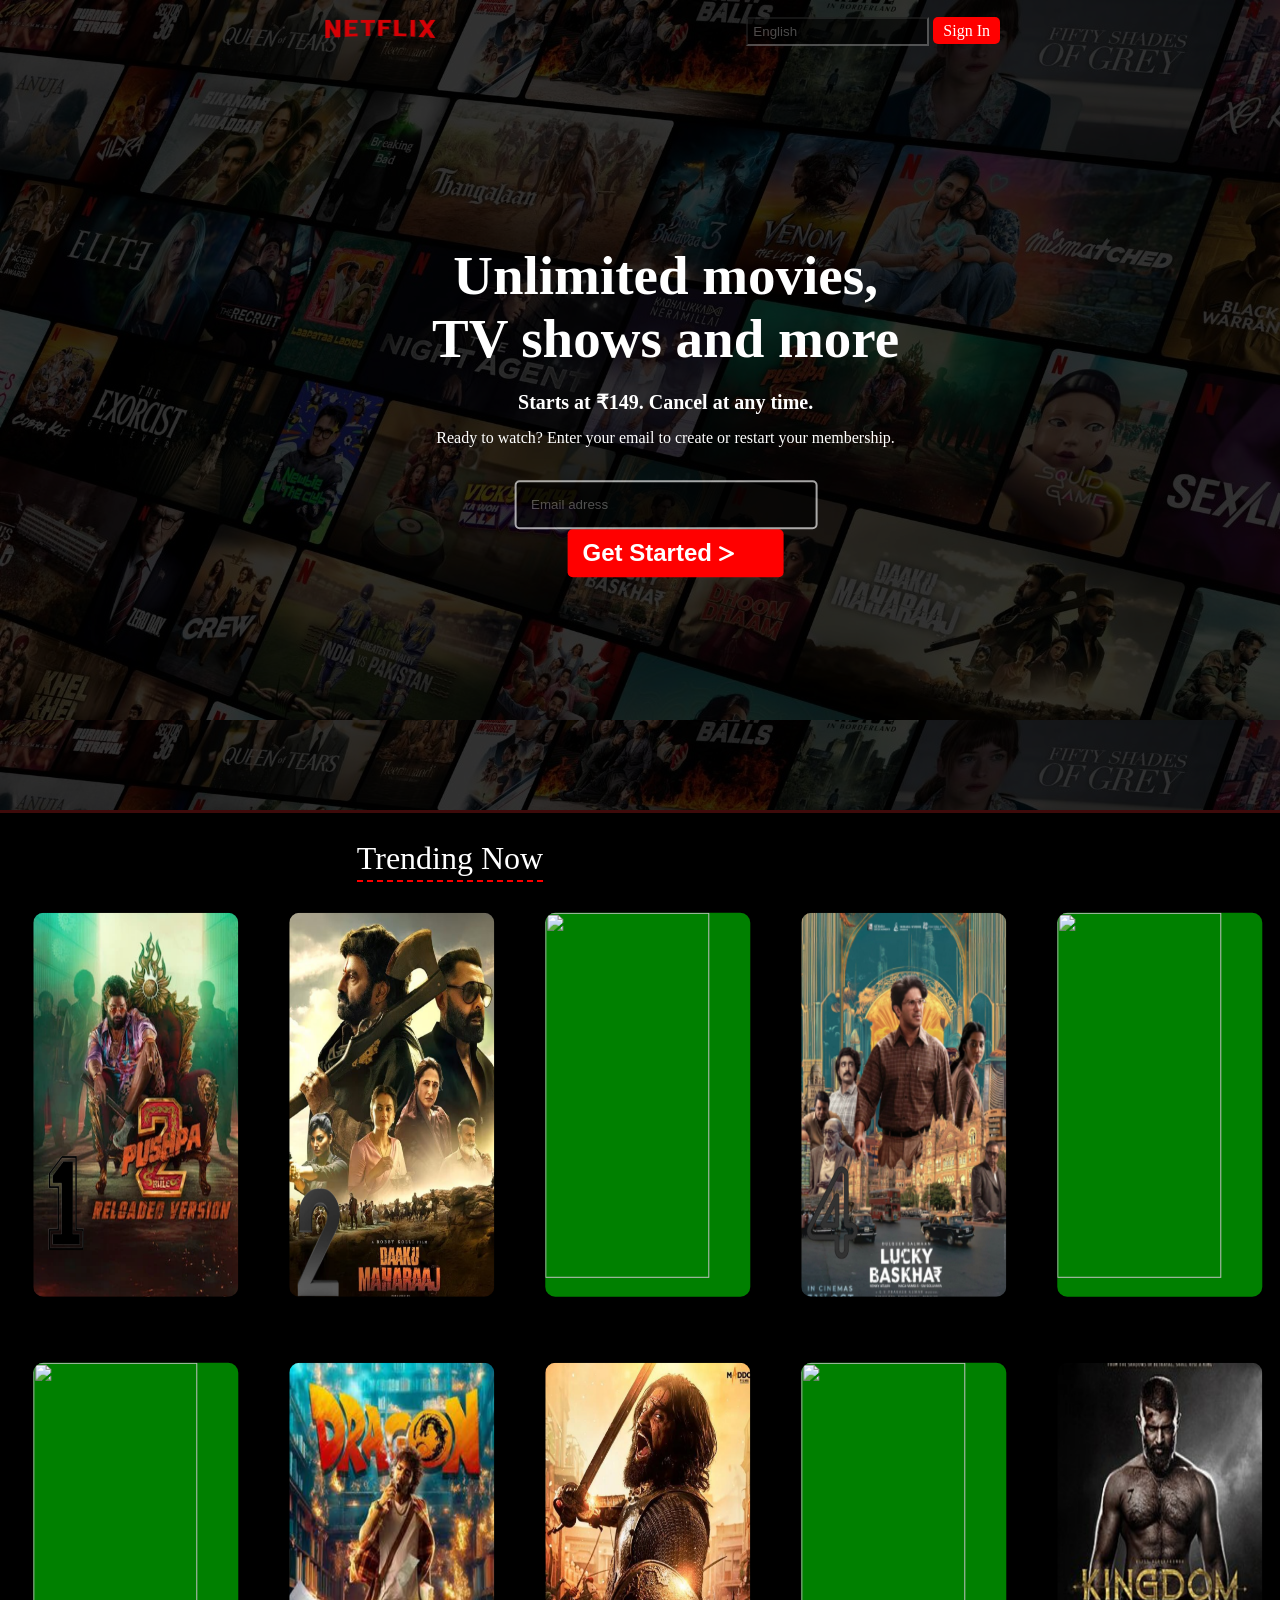
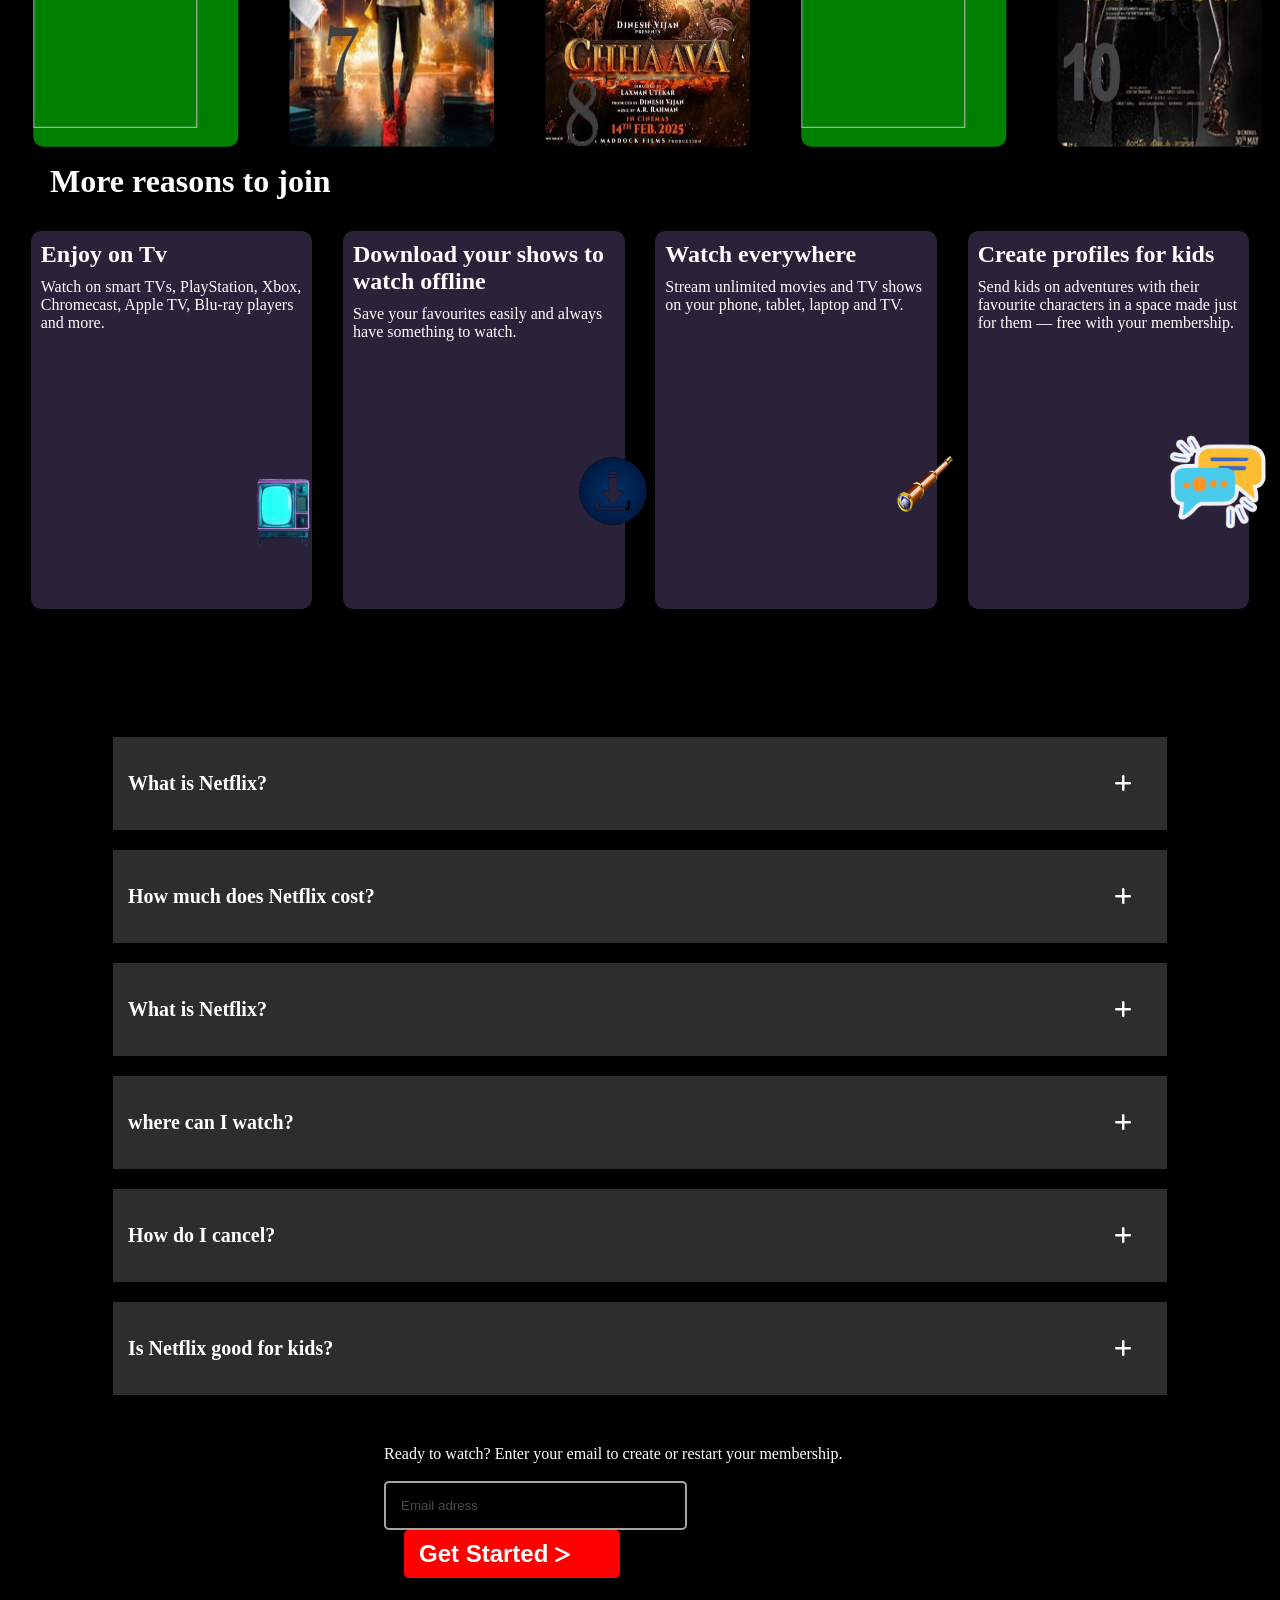
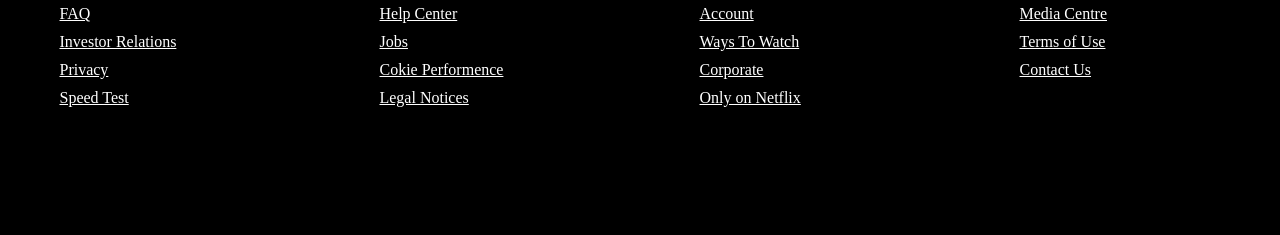
==== index.html @ 7c3f66ca "Add files via upload" ====
<!DOCTYPE html>
<html lang="en">
<head>
    <meta charset="UTF-8">
    <meta name="viewport" content="width=device-width, initial-scale=1.0">
    <title>MovieHub - Streaming UI Demo</title>
    <link rel="stylesheet" href="style.css">
    <link rel="preconnect" href="https://fonts.googleapis.com">
<link rel="preconnect" href="https://fonts.gstatic.com" crossorigin>

<link href="https://fonts.googleapis.com/css2?family=Martel+Sans:wght@200;300;400;600;700;800;900&display=swap" rel="stylesheet">
    <link rel="stylesheet" href="https://cdnjs.cloudflare.com/ajax/libs/font-awesome/6.7.2/css/all.min.css" integrity="sha512-Evv84Mr4kqVGRNSgIGL/F/aIDqQb7xQ2vcrdIwxfjThSH8CSR7PBEakCr51Ck+w+/U6swU2Im1vVX0SVk9ABhg==" crossorigin="anonymous" referrerpolicy="no-referrer" />
</head>
<body>
        <div class="main">
            <div class="nav">
               <a href="#"> <img   src="nl.png" alt=""></a>
                <div class="write">
                   
                    <label for="">
                        <input type="text" placeholder="English">
                    </label>
                    <span class="sign">Sign In</span>
                </div>
               
            </div>
            <div class="box">
                
            </div>
            <div class="movies">
                <h1>Unlimited movies, TV shows and more</h1>
                <p class="start">Starts at ₹149. Cancel at any time.</p>
                <p >Ready to watch? Enter your email to create or restart your membership.</p>
                <br>
                <label for="email">
                    <input type="text" placeholder="Email adress">
                </label>
                <a href="https://www.netflix.com/in/" target="_blank">
                    <button>Get Started  
                    <div class="gt"> <i class="fa-solid fa-greater-than"></i></div>
                </button>
                </a>
               </div>
               
        </div>
        

    <div class="page2">
        <div class="t">
            <div class="trending">
                Trending Now
               </div>
        </div>
           
     <div class="card1to4">
        <div class="cinema">
            <a href="https://www.5movierulz.salon/pushpa-2-the-rule-reloaded-2024-telugu/movie-watch-online-free-4163.html">
                 <img src="puspha.png" alt="">
            </a>
          
        </div>
        <div class="cinema">
            <a href="https://www.5movierulz.salon/daaku-maharaaj-2025-hindi/movie-watch-online-free-4290.html" target="_blank">
                  <img src="dakku.png" alt="">
            </a>
          
         </div>
         <div class="cinema">
            <a href="https://www.5movierulz.salon/squid-game-season-2-2024-telugu-dubbed/movie-watch-online-free-3977.html" target="_blank">
                 <img src="squidgame.png" alt="">
            </a>
           
         </div>
         <div class="cinema">
            <a href="https://www.netflix.com/in/title/81902035?source=35&fromWatch=true" target="_blank">
                <img src="lucky bhaskar.png" alt="">
            </a>
            
         </div>

         <div class="cinema">
            <a href="https://www.primevideo.com/dp/amzn1.dv.gti.50aefb65-d204-4549-8575-9a9698ead96c?autoplay=0&ref_=atv_cf_strg_wb" target="_blank">
                 <img src="venom.png" alt="">
            </a>
           
         </div>
         <div class="cinema">
            <a href="https://www.5movierulz.salon/game-changer-2025-telugu/movie-watch-online-free-4211.html">
                <img src="game changer.png" alt="">
            </a>
           
          </div>
          <div class="cinema">
            <a href="https://www.5movierulz.salon/dragon-2025-hindi/movie-watch-online-free-4494.html" target="_blank">
                <img src="dragon.png" alt="">
            </a>
             
          </div>
          <div class="cinema">
            <a href="Chhaava" target="_blank">
                 <img src="CHAVVA.png" alt="">
            </a>
            
          </div>
            
          <div class="cinema">
             <a href="https://www.youtube.com/watch?v=bpN3xwpvaiU&t=1500s" target="_blank">
                <img src="leo.png" alt="">
             </a>
         </div>
         <div class="cinema">
           <a href="https://www.5movierulz.salon/kingdom-2025-telugu/movie-watch-online-free-5284.html" target="_blank">
             <img src="kingdom.png" alt="">
           </a>
         </div>
         
     </div>


    </div>

    <div class="page3">
        <h1 class="more">More reasons to join</h1>
        <div class="reasons">
            <div class="reason">
                <h1 class="enjoy">Enjoy on Tv</h1>
                <p>Watch on smart TVs, PlayStation, Xbox, Chromecast, Apple TV, Blu-ray players and more.</p>
                <div class="tv"><img src="tv-removebg-preview.png" alt=""></div>
            </div>
            <div class="reason">
                <h1 class="enjoy">Download your shows to watch offline</h1>
                <p>Save your favourites easily and always have something to watch.</p>
                <div class="load"><img src="load-removebg-preview.png" alt=""></div>
            </div>
            <div class="reason">
                <h1 class="enjoy">Watch everywhere</h1>
                <p>Stream unlimited movies and TV shows on your phone, tablet, laptop and TV.</p>
                <div class="telescope"><img src="telescope-removebg-preview.png" alt=""></div>
            </div>
            <div class="reason">
                <h1 class="enjoy">Create profiles for kids</h1>
                <p>Send kids on adventures with their favourite characters in a space made just for them — free with your membership.</p>
                <div class="messages"><img src="messsage.png" alt=""></div>
            </div>
            

        </div>
        
        <div class="questions">
  <h1>Frequently asked questions</h1>

  <div class="faq-item">
    <div class="q">
      <p>What is Netflix?</p>
      <p class="plus"><i class="fa-solid fa-plus"></i></p>
    </div>
    <div class="answer">
      <p>
        Netflix is a streaming service that offers a wide variety of
        award-winning TV shows, movies, anime, documentaries, and more – on
        thousands of internet-connected devices.
      </p>
    </div>
  </div>

  <div class="faq-item">
    <div class="q">
      <p>How much does Netflix cost?</p>
      <p class="plus"><i class="fa-solid fa-plus"></i></p>
    </div>
    <div class="answer">
      <p>
        Watch Netflix on your smartphone, tablet, Smart TV, laptop, or streaming device,
        all for one fixed monthly fee. Plans range to suit your needs.
      </p>
    </div>
  </div>

    <div class="faq-item">
    <div class="q">
      <p>What is Netflix?</p>
      <p class="plus"><i class="fa-solid fa-plus"></i></p>
    </div>
    <div class="answer">
      <p>
        Netflix is a streaming service that offers a wide variety of
        award-winning TV shows, movies, anime, documentaries, and more – on
        thousands of internet-connected devices.
      </p>
    </div>
  </div>

    <div class="faq-item">
    <div class="q">
      <p>where can I watch?</p>
      <p class="plus"><i class="fa-solid fa-plus"></i></p>
    </div>
    <div class="answer">
      <p>
       Watch anywhere, anytime. Sign in with your Netflix account to watch instantly on the web at netflix.com from your personal computer or on any internet-connected device that offers the Netflix app, including smart TVs, smartphones, tablets, streaming media players and game consoles.

      </p>
    </div>
  </div>

    <div class="faq-item">
    <div class="q">
      <p>How do I cancel?</p>
      <p class="plus"><i class="fa-solid fa-plus"></i></p>
    </div>
    <div class="answer">
      <p>
       Netflix is flexible. There are no annoying contracts and no commitments. You can easily cancel your account online in two clicks. There are no cancellation fees – start or stop your account anytime.
      </p>
    </div>
  </div>

    <div class="faq-item">
    <div class="q">
      <p>Is Netflix good for kids?</p>
      <p class="plus"><i class="fa-solid fa-plus"></i></p>
    </div>
    <div class="answer">
      <p>
        The Netflix Kids experience is included in your membership to give parents control while kids enjoy family-friendly TV shows and films in their own space.
      </p>
    </div>
  </div>

  

    

  <!-- Add more faq-item blocks for other questions -->
</div>


        <div class="footer-ready">
            <p >Ready to watch? Enter your email to create or restart your membership.</p>
            <br>
            <label for="email">
                <input type="text" placeholder="Email adress">
            </label>
            <button>Get Started  
                <div class="gt"> <i class="fa-solid fa-greater-than"></i></div>
            </button>
        </div>
        
        <div class="footer">
            
            <div class="footer1"><ul>
               <a href="#">FAQ</a>                                                                
              
               <a href="#">Investor Relations</a>
               <a href="#">Privacy</a>
               <a href="#"> Speed Test</a>
            </ul></div>

            <div class="footer1"><ul>
                <a href="#">Help Center</a>
                <a href="#">Jobs</a>
                <a href="#">Cokie Performence</a>
                <a href="#">Legal Notices</a>
             </ul></div>

             <div class="footer1"><ul>
                <a href="#">Account</a>
                <a href="#">Ways To Watch</a>
                <a href="#">Corporate </a>
                <a href="#">Only on Netflix</a> 
             </ul></div>

             <div class="footer1"><ul>
                <a href="#">Media Centre</a>
                <a href="#">Terms of Use</a>
                <a href="#">Contact Us</a>
               
             </ul></div>
             
        </div>
    </div>
    <script src="script.js"></script>
</body>
</html>
---- style.css ----
@import url('https://fonts.googleapis.com/css2?family=Martel+Sans:wght@200;300;400;600;700;800;900&display=swap');

  *{  margin:0%;
    padding: 0%;
  
     
}
body{
    background-color: black;
    /* background: linear-gradient(#FF7E5F, #FEB47B); */
    height:100vh;
    width:100%
}

.main{
    background-image: url(NBG.jpg);
    height:90vh;
    width: 100%;
    position:relative;

}

 .box{
    height:90vh;
    width:100%;
    position:absolute;
    top:0;
    opacity: 0.74;
    background-color: black;
    
    

}
.nav{
    display:flex;
    width:80vh;
    margin: auto;
    align-items: center;
    color:white;
    height:62px;
    justify-content: space-between;
    position: relative;
    z-index: 20;
   
    
}
.nav img{
    height:70px;
    width: 200px;
    position:relative;
    z-index:10;
}
.nav input{
    background-color: black;
    opacity:0.64;
    padding: 5px;
}
.sign{
    padding-left: 10px;
    padding-top: 5px;
    padding-bottom: 5px;
    padding-right: 10px;
    border: none;
}
.write{
    position:relative;
    /* display:flex; */
    z-index:10;
    
    
   
}
 span {
    border:solid black 2px;
    border-radius: 5px;
    padding: 5px;
    background-color: red;
}
.movies{
  
    position:relative;
    z-index:10;
    
   color: white;
   height:25% ;
   width:40%;
  
   text-align: center;
   transform: translate(80%,90%);
   
 
}
.movies h1{
    font-size: 55px;
    margin-bottom: 20px;
    /* text-align: center; */
}
.movies p{
    margin-bottom: 15px;
}

.start{
    font-weight: 800;
    font-size: 20px;
}
 

 .movies input{
    padding-top:15px ;
    padding-bottom:15px ;

    padding-right: 115px;
    padding-left: 15px;
    border-radius: 5px;
    border: solid white 2px;
    text-align: left;
    background-color: black;
    opacity: 0.64;
    

}
.movies button{
    margin-left: 20px;
    
    padding-top:10px ;
    padding-bottom:10px ;

    padding-right: 50px;
    padding-left: 15px;
    background-color: red;
    border: none;
    border-radius: 5px;
    color:white;
    font-weight: 700;
    font-size: x-large;
}
input {
    color:white;
}

.gt{
    display: inline;
    font-size: smaller;
}
.t{
    display: flex;
    height:45px;
    width:100vh;
    justify-content: center;
    align-items: center;
}
.trending{
    color:white;
    height:40px;
    text-align: center;
  
    font-size: xx-large;
    border-bottom: dashed 2px red;
    transform: translateY(25px);
    
    
}

.page2{
    height:100vh;
    width:100%;
    border-top: solid rgb(62, 11, 11) 3px;
    
}


.card1to4{
    height:100%;
    width:100%;
   /* background-color: aqua; */
   display:flex;
   flex-wrap: wrap;
  justify-content: space-evenly;
  align-items: center;
    
}
.card1to4 .cinema{
    height:45%;
    width:20%;
    /* background-color: white; */
    transform: translate(5%,5%);
    /* background-color: blue; */

   
}

.card1to4 .cinema img{
    
    height:95%;
    width:80%;
  background-color: green;
  transform: translate(10%,3%);
  border-radius: 10px;
}

.page3{
    height:100vh;
    width:100%;
    
}

.page3 .more{
    color:white;
    transform: translate(50px,50px);
}
.reasons{
    height:60%;
    width:100%;
    /* background-color: orange; */
    display: flex;
    align-items: center;
    justify-content: space-evenly;
}

.reason{
    height: 70%;
    width:22%;
    background-color: #292238;
    border-radius: 10px;
    color:white;
    
}
.reason h1{
    margin: 10px;
    font-size: x-large;
}
.reason p{
    margin-left:10px;
}
.tv img{
    height:100px;
    width: 100px;
    transform: translate(200px,120px);
}
.load img{
    height:100px;
    width: 100px;
    transform: translate(220px,100px);
}

.telescope img{
    height:60px;
    width: 60px;
    transform: translate(240px,140px);
}

.messages img{
    height:100px;
    width: 100px;
    transform: translate(200px,100px);
}

.q {
height:7vh;
  background-color: #2d2d2d;
  margin: 10px auto;
  width: 80%;
  font-size: 20px;
  display: flex;
  justify-content: space-between;
  align-items: center;
  padding: 15px;
  cursor: pointer;
  font-weight: 700;
}

.q p {
  color: white;
}

.answer {
  max-height: 0;           /* collapsed by default */
  overflow: hidden;
  background: #333;
  color: white;
  width: 80%;
  margin: auto;
  padding: 0 15px;
  transition: max-height 0.3s ease, padding 0.3s ease;
}

.answer p {
  padding: 10px 0;
}

.faq-item.active .answer {
  max-height: 500px;   /* enough to fit content */
  padding: 15px;
}

.faq-item .plus {
  margin-right: 20px;
  transition: transform 0.3s;
}

.faq-item.active .plus {
  transform: rotate(45deg); /* + becomes × */
}


.footer-ready{
    width:40%;
  
    transform:translate(75%,30%);
    
    
}

.footer-ready input{
    padding-top:15px ;
    padding-bottom:15px ;

    padding-right: 115px;
    padding-left: 15px;
    border-radius: 5px;
    border: solid white 2px;
    text-align: left;
    background-color: black;
    opacity: 0.64;
    

}
.footer-ready button{
    margin-left: 20px;
    
    padding-top:10px ;
    padding-bottom:10px ;

    padding-right: 50px;
    padding-left: 15px;
    background-color: red;
    border: none;
    border-radius: 5px;
    color:white;
    font-weight: 700;
    font-size: x-large;
}

.gt{
    display: inline;
    font-size: smaller;
}
.footer-ready p{
   
    color:white;
    
}
.footer{
    height:30%;
    color:white;
    /* background-color: aqua; */
    transform: translateY(10%);
   display:flex;
   flex-wrap: wrap;
   justify-content: space-around;
    
   
}
.footer p{
    display:inline;
}
.footer1{
    height:70%;
    /* background-color: coral; */
    width:24%;
    margin-top: 30px;
}
.footer1 a{  
    display: block;
    transform: translate(15%);
    margin:10px;
  color:white;
}
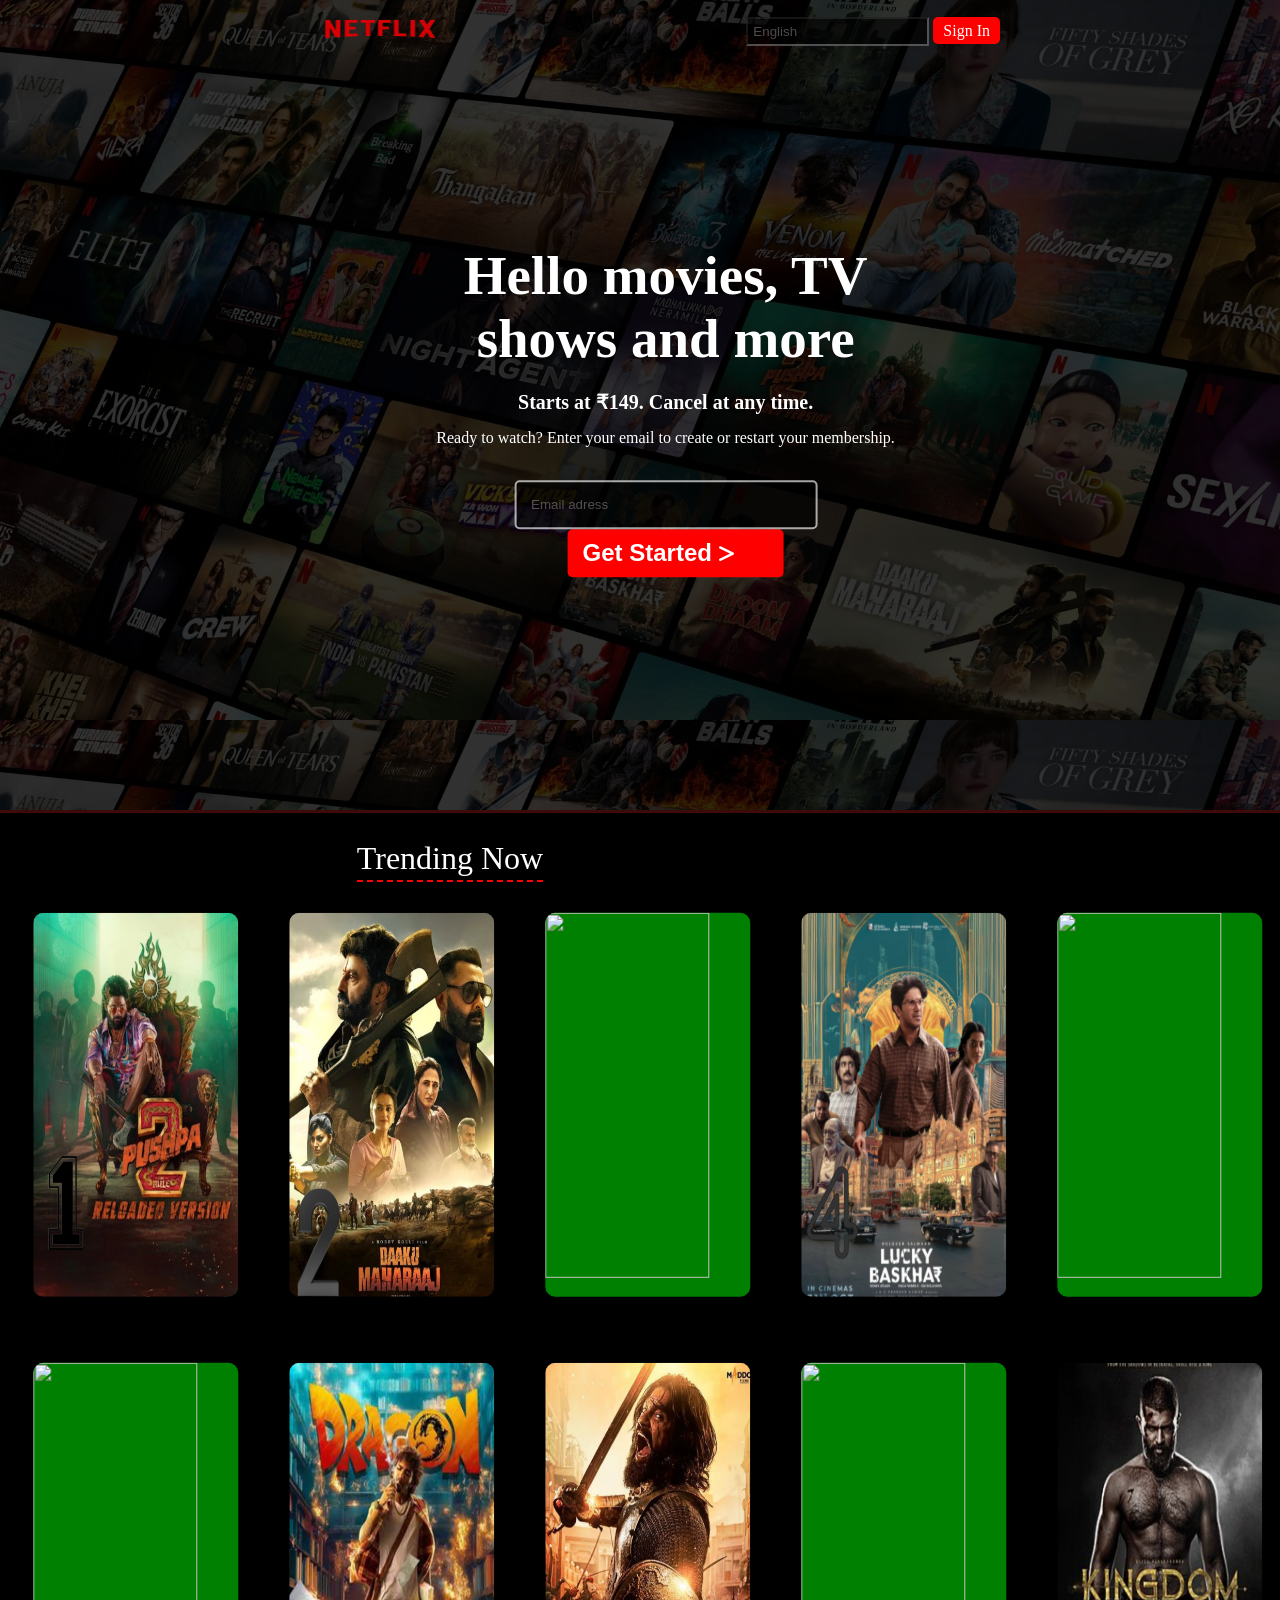
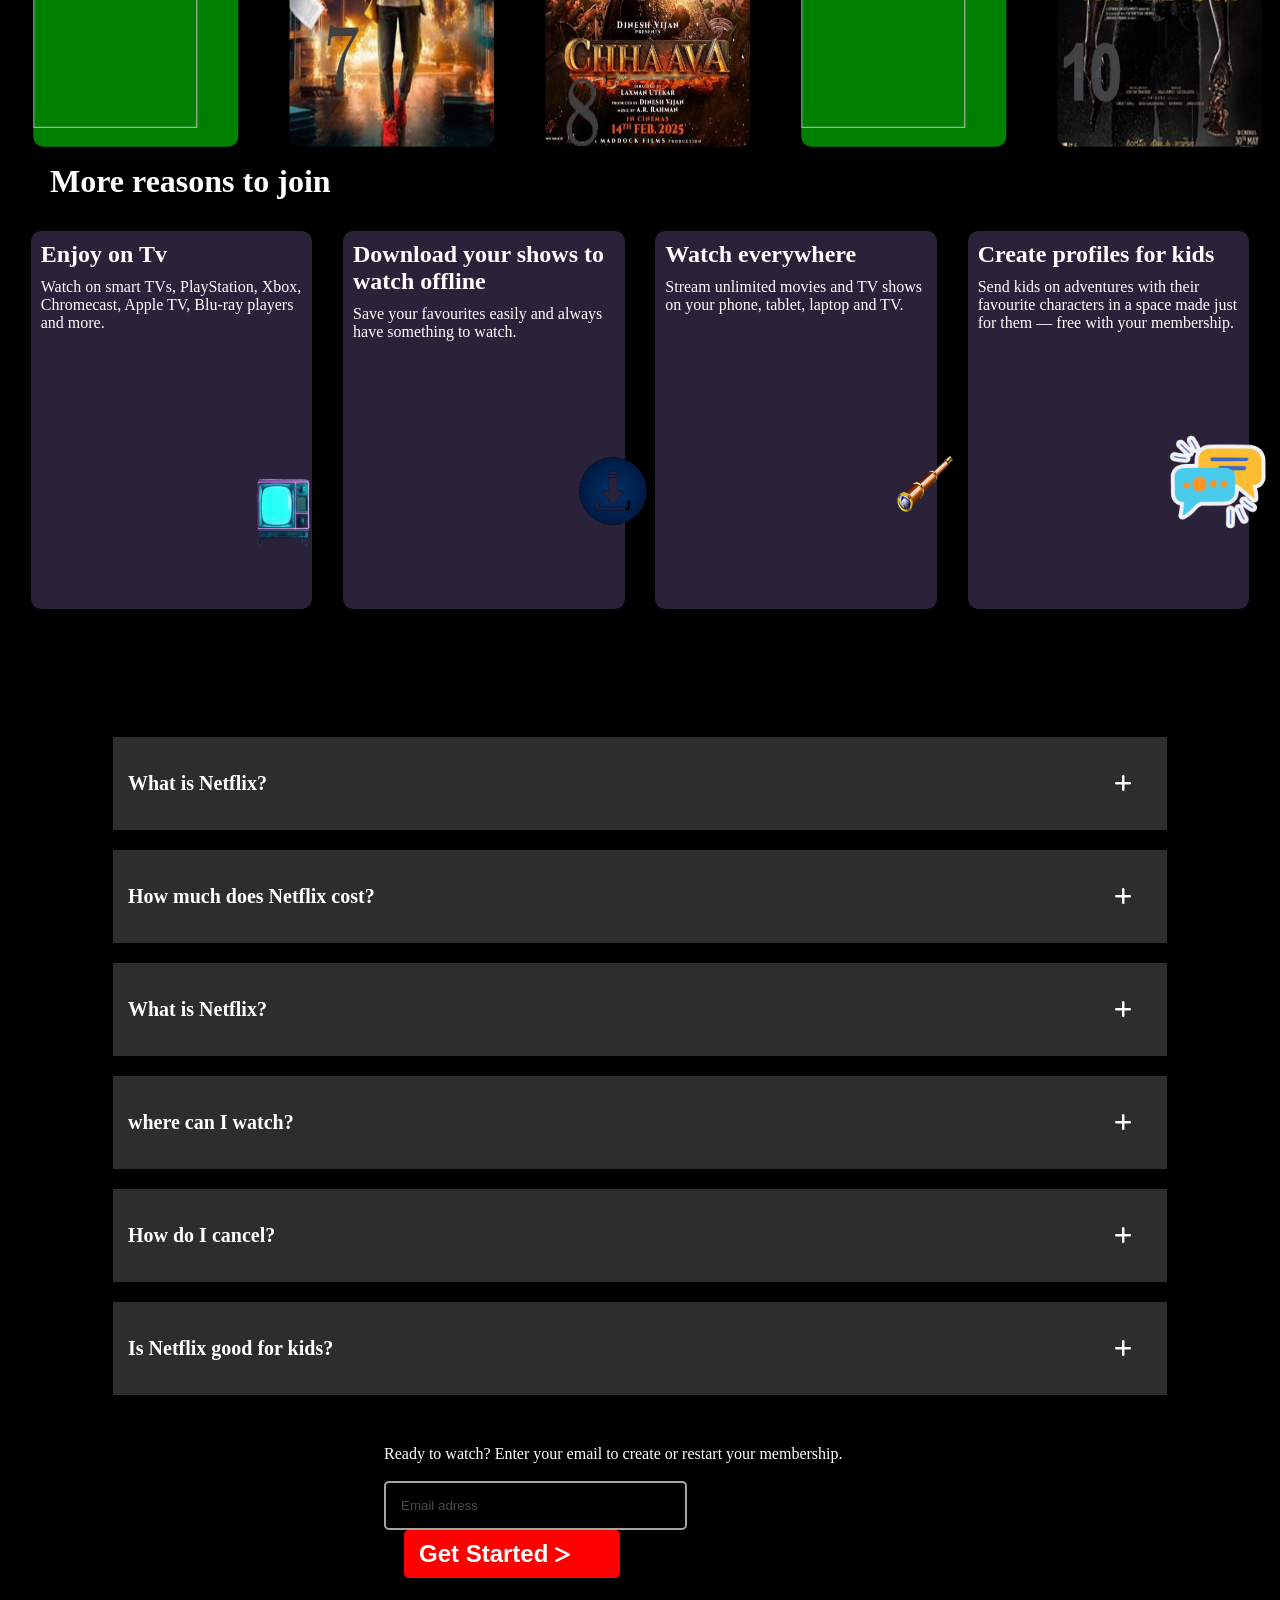
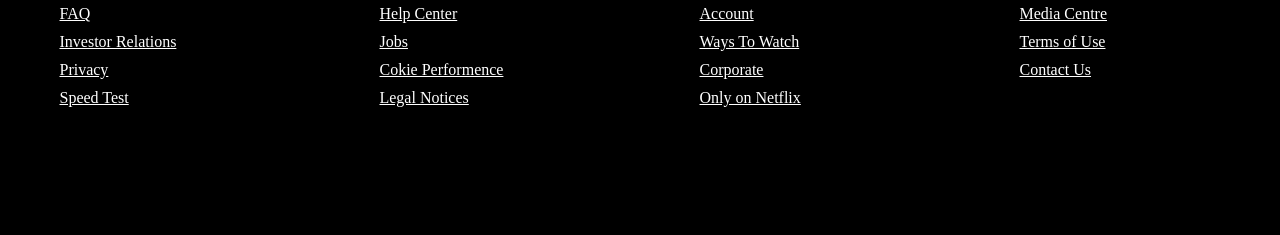
==== commit 2abfd213: "Update index.html" ====
--- a/index.html
+++ b/index.html
@@ -28,7 +28,7 @@
                 
             </div>
             <div class="movies">
-                <h1>Unlimited movies, TV shows and more</h1>
+                <h1>Hello movies, TV shows and more</h1>
                 <p class="start">Starts at ₹149. Cancel at any time.</p>
                 <p >Ready to watch? Enter your email to create or restart your membership.</p>
                 <br>
@@ -281,4 +281,4 @@
     </div>
     <script src="script.js"></script>
 </body>
-</html>+</html>
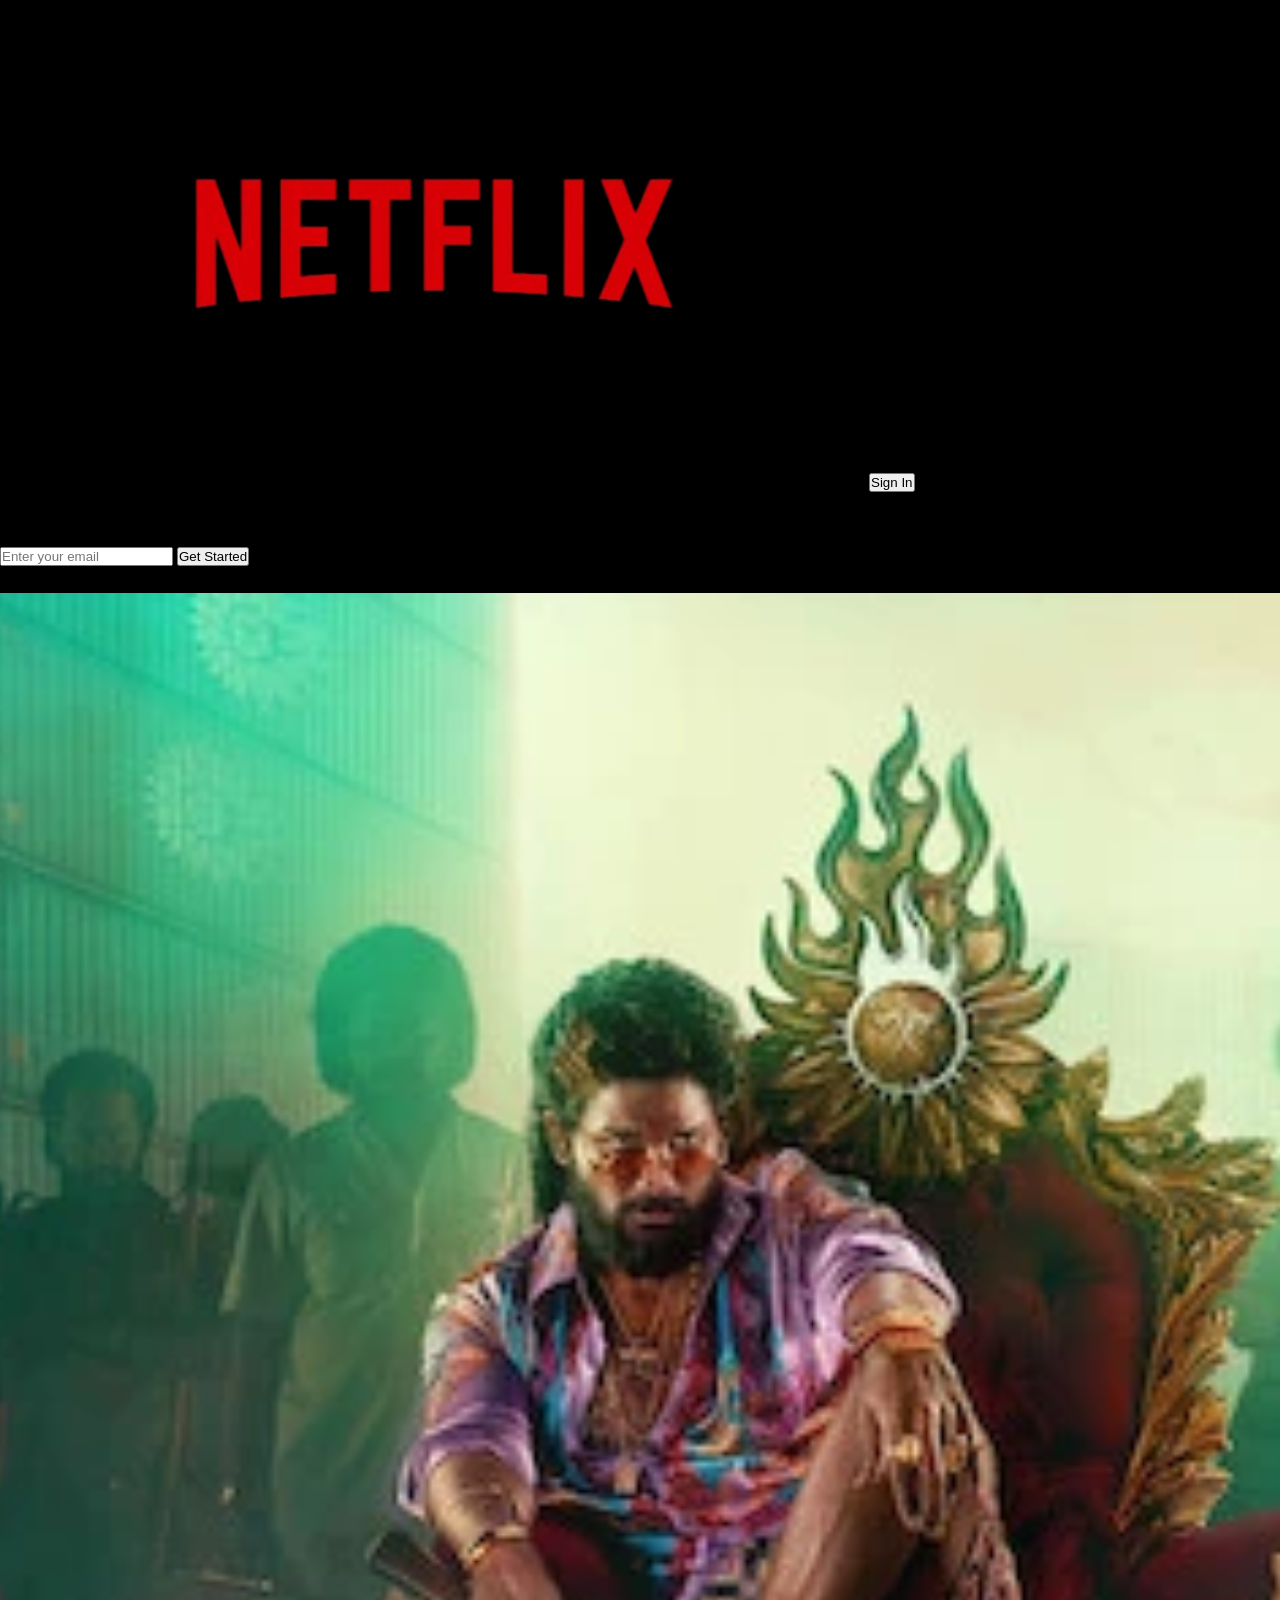
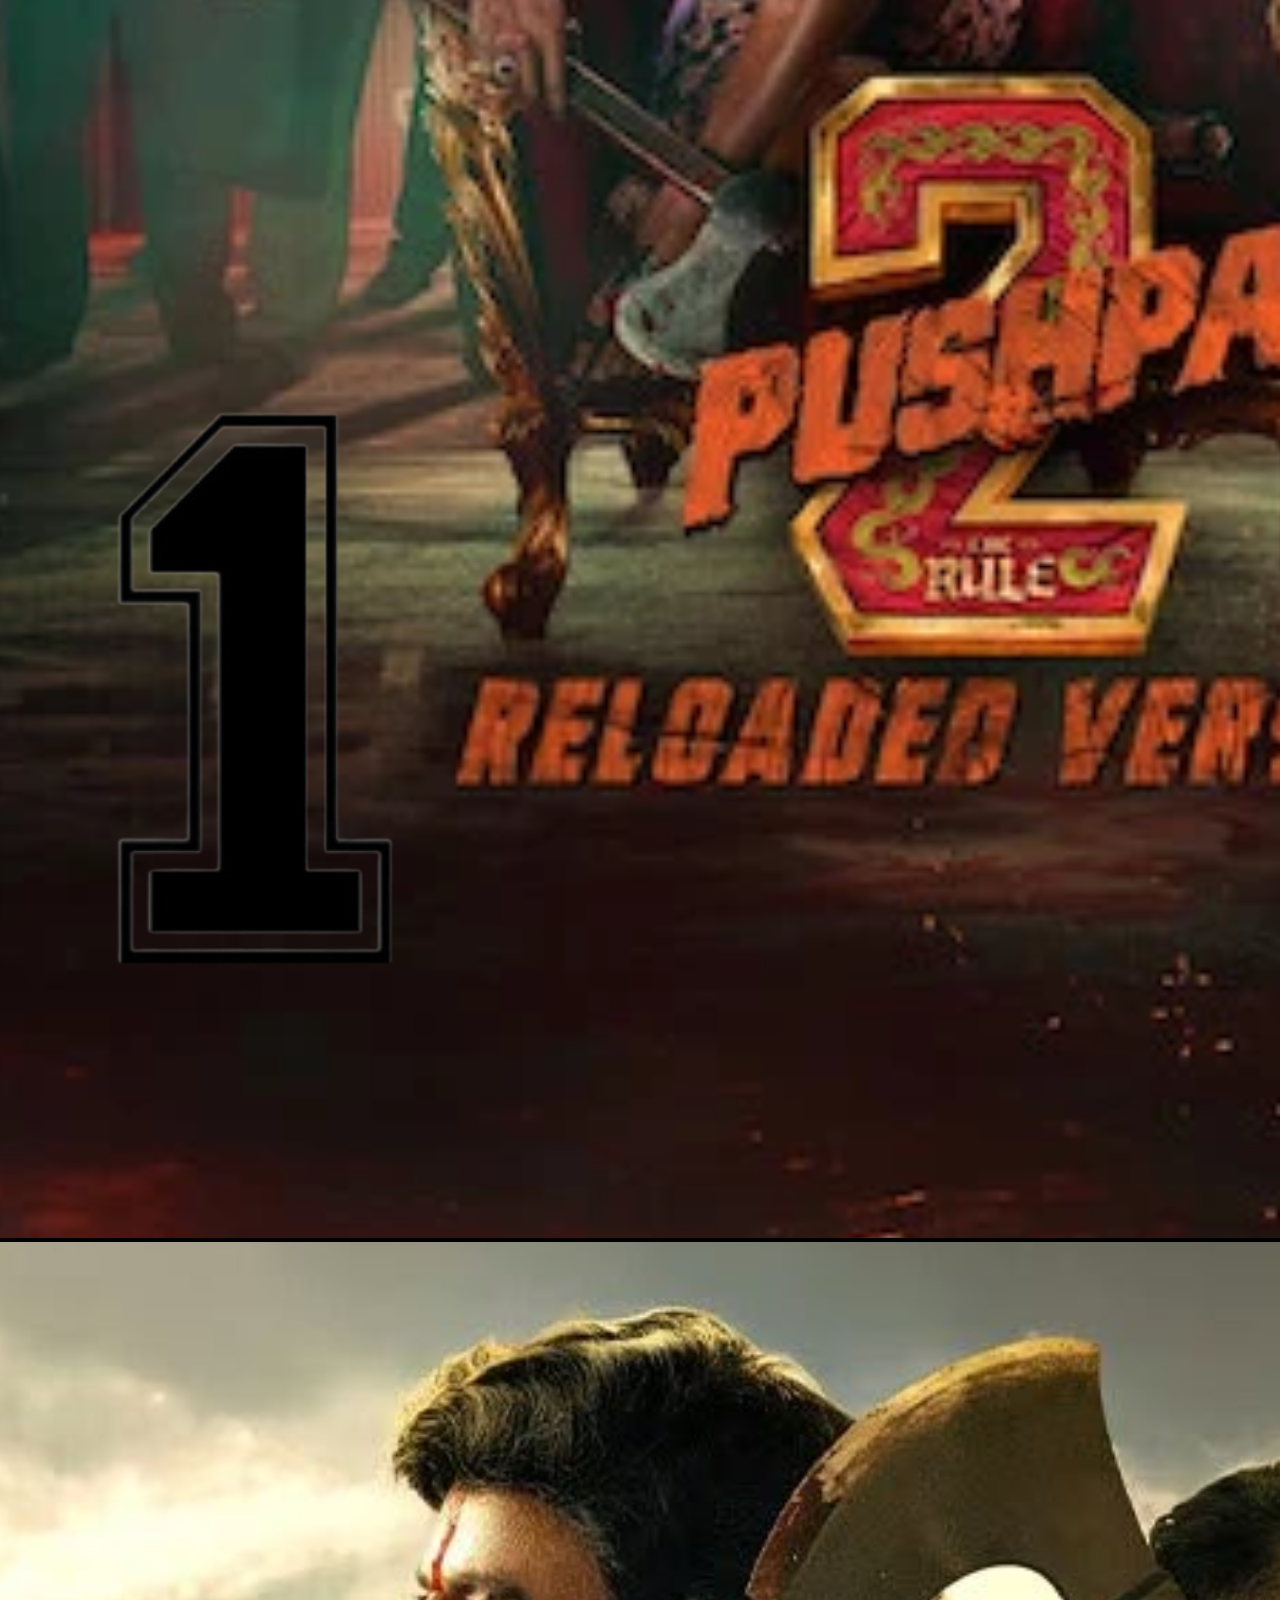
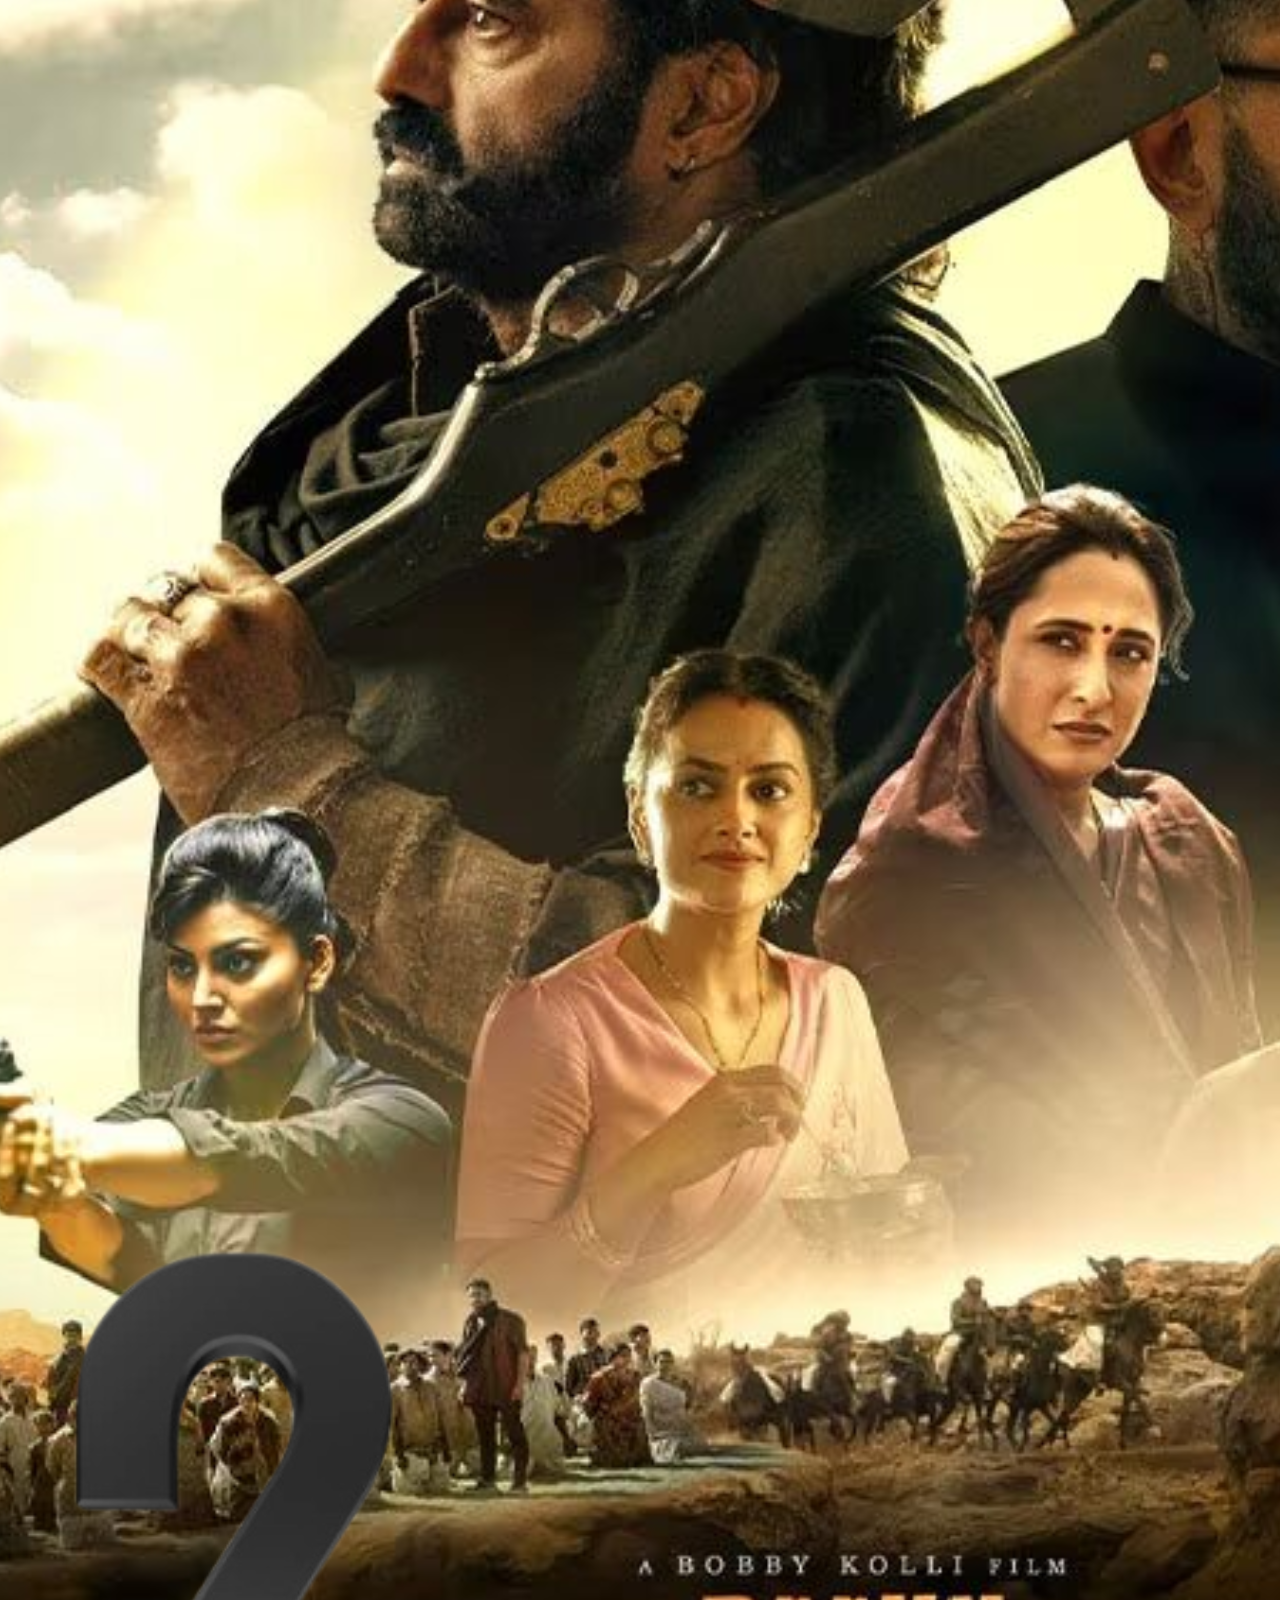
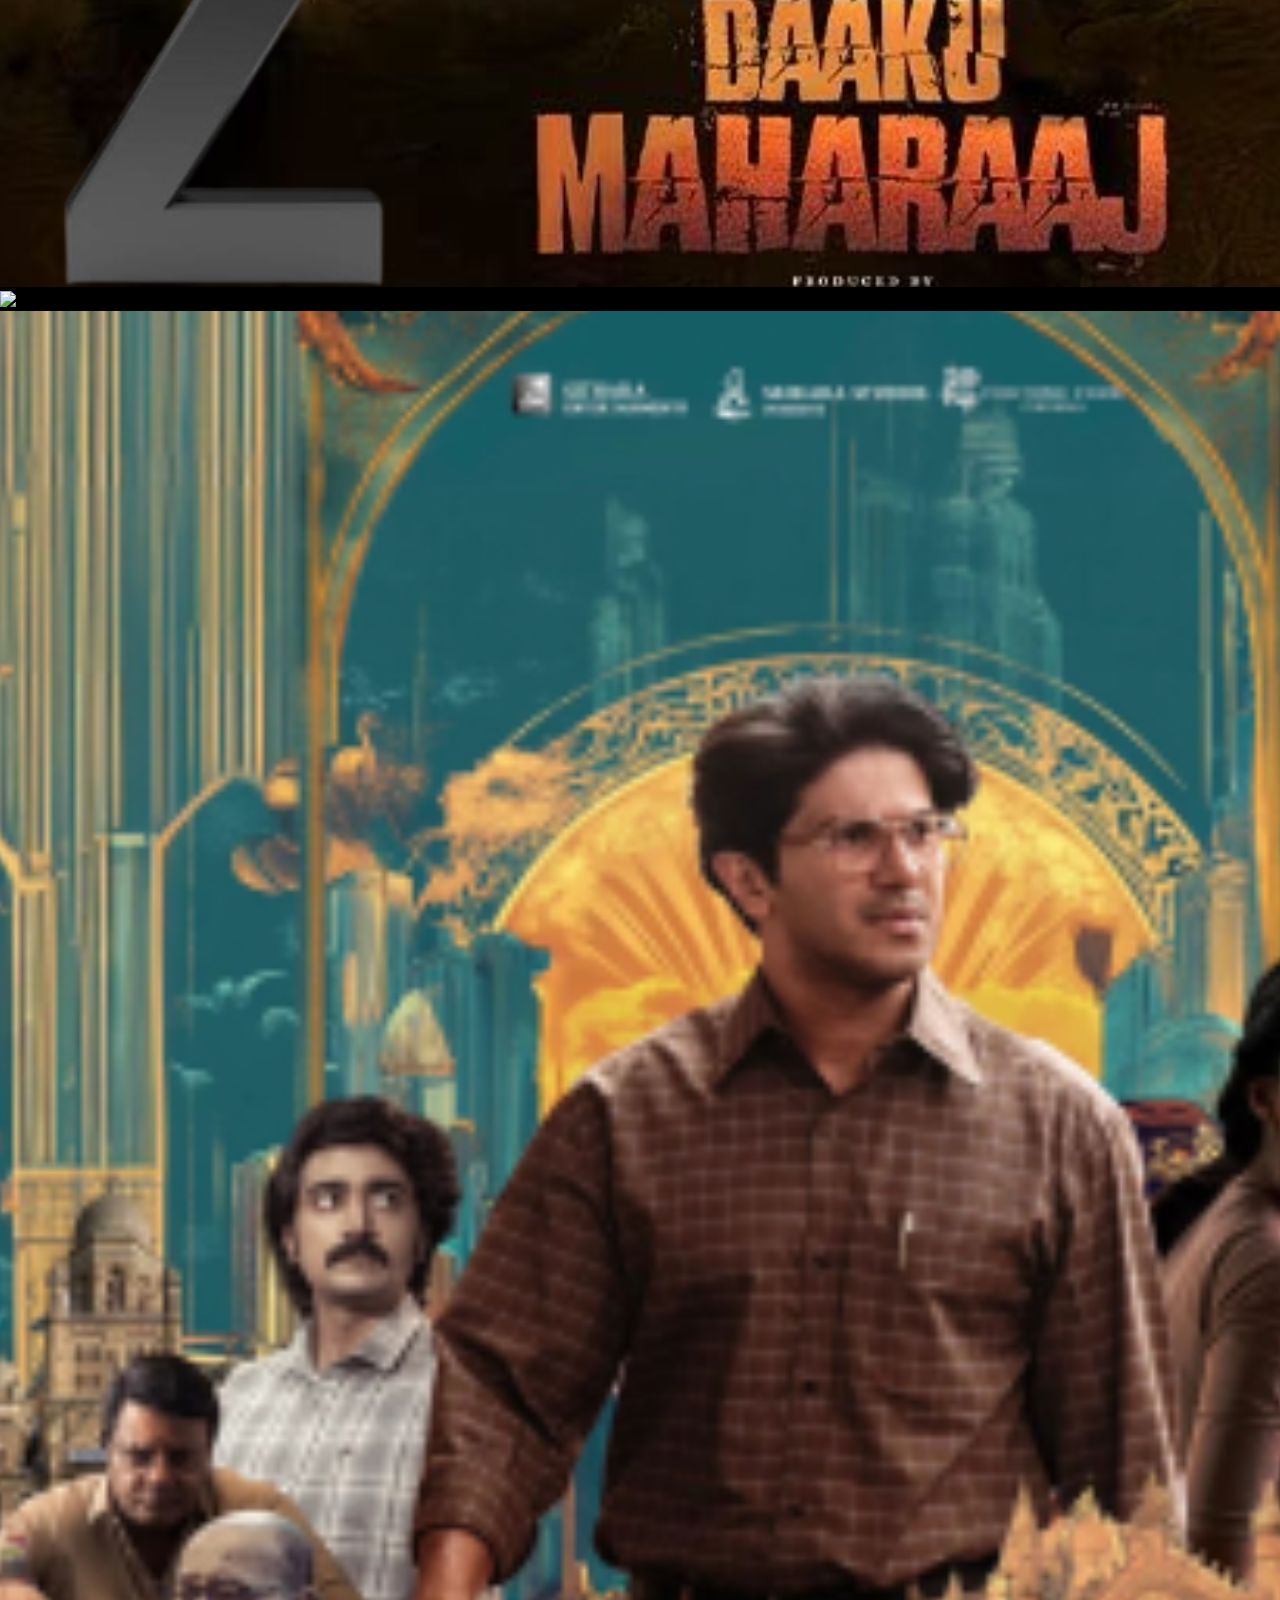
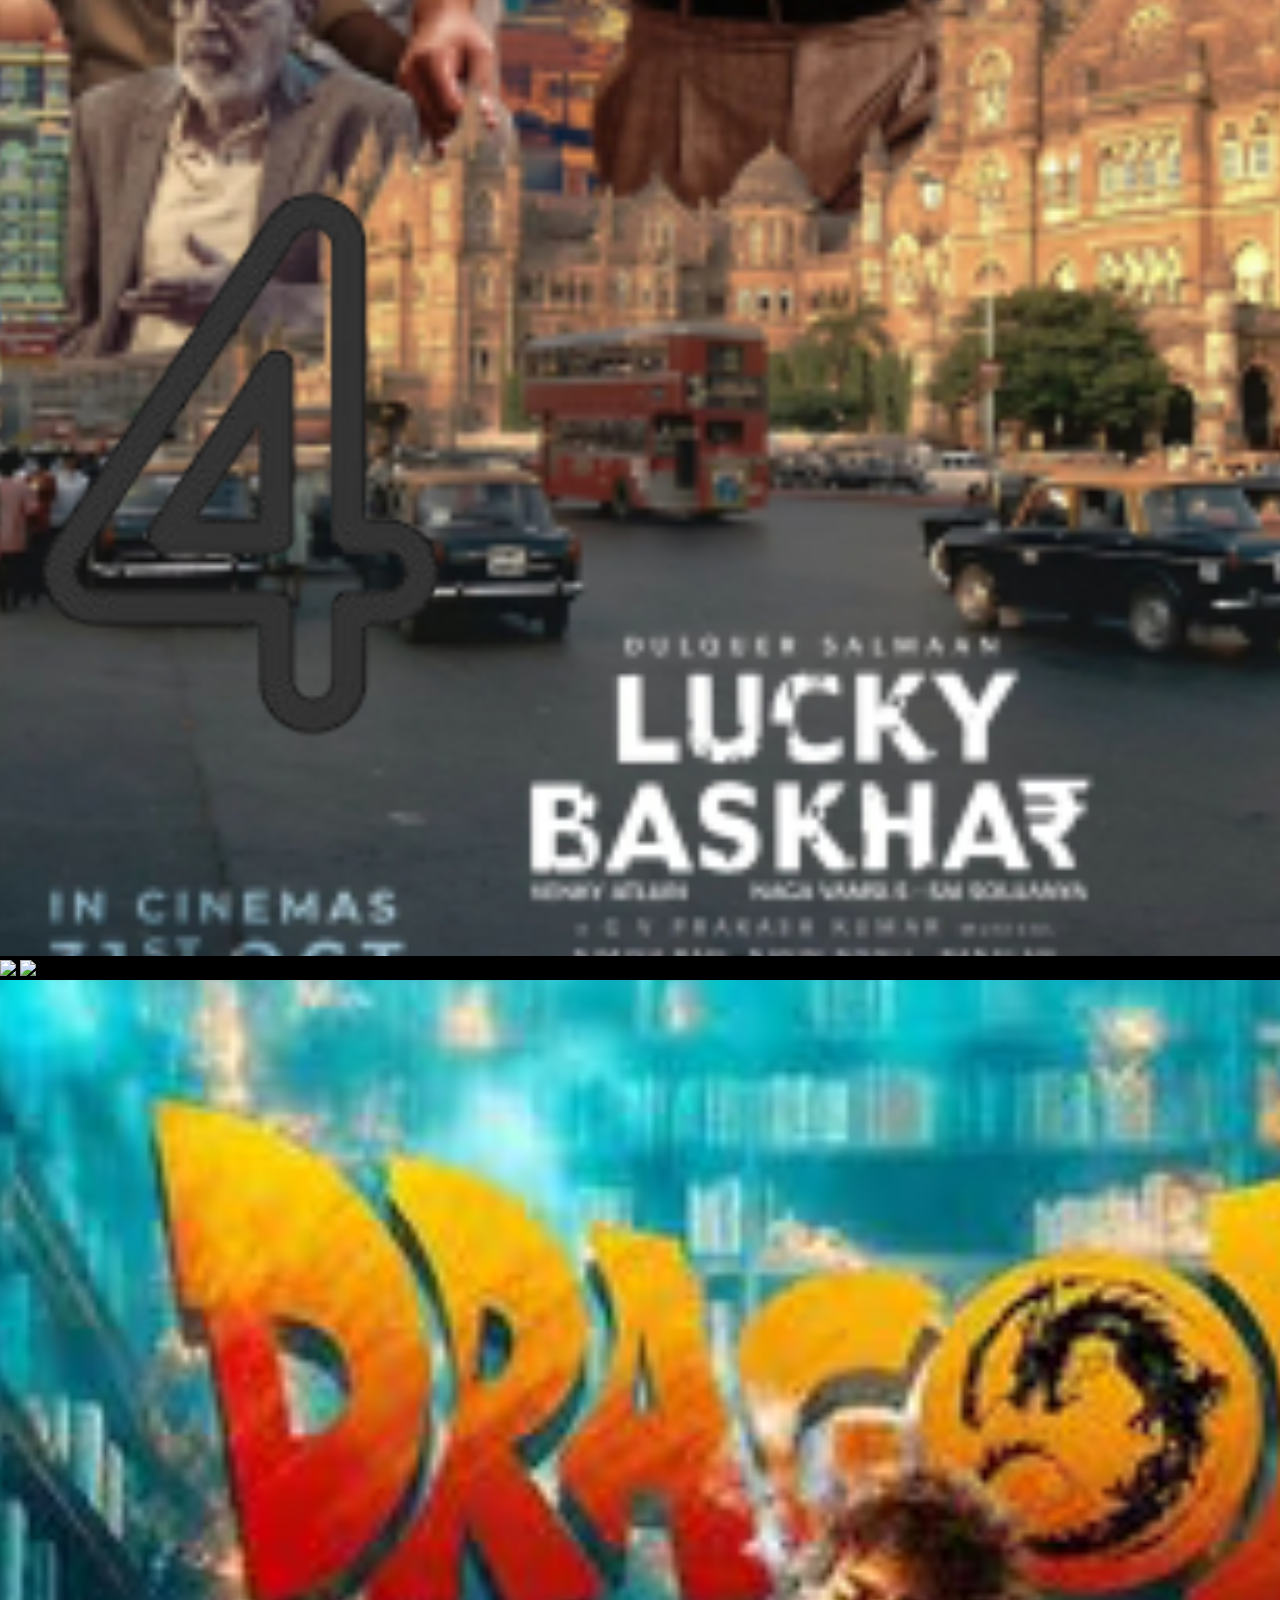
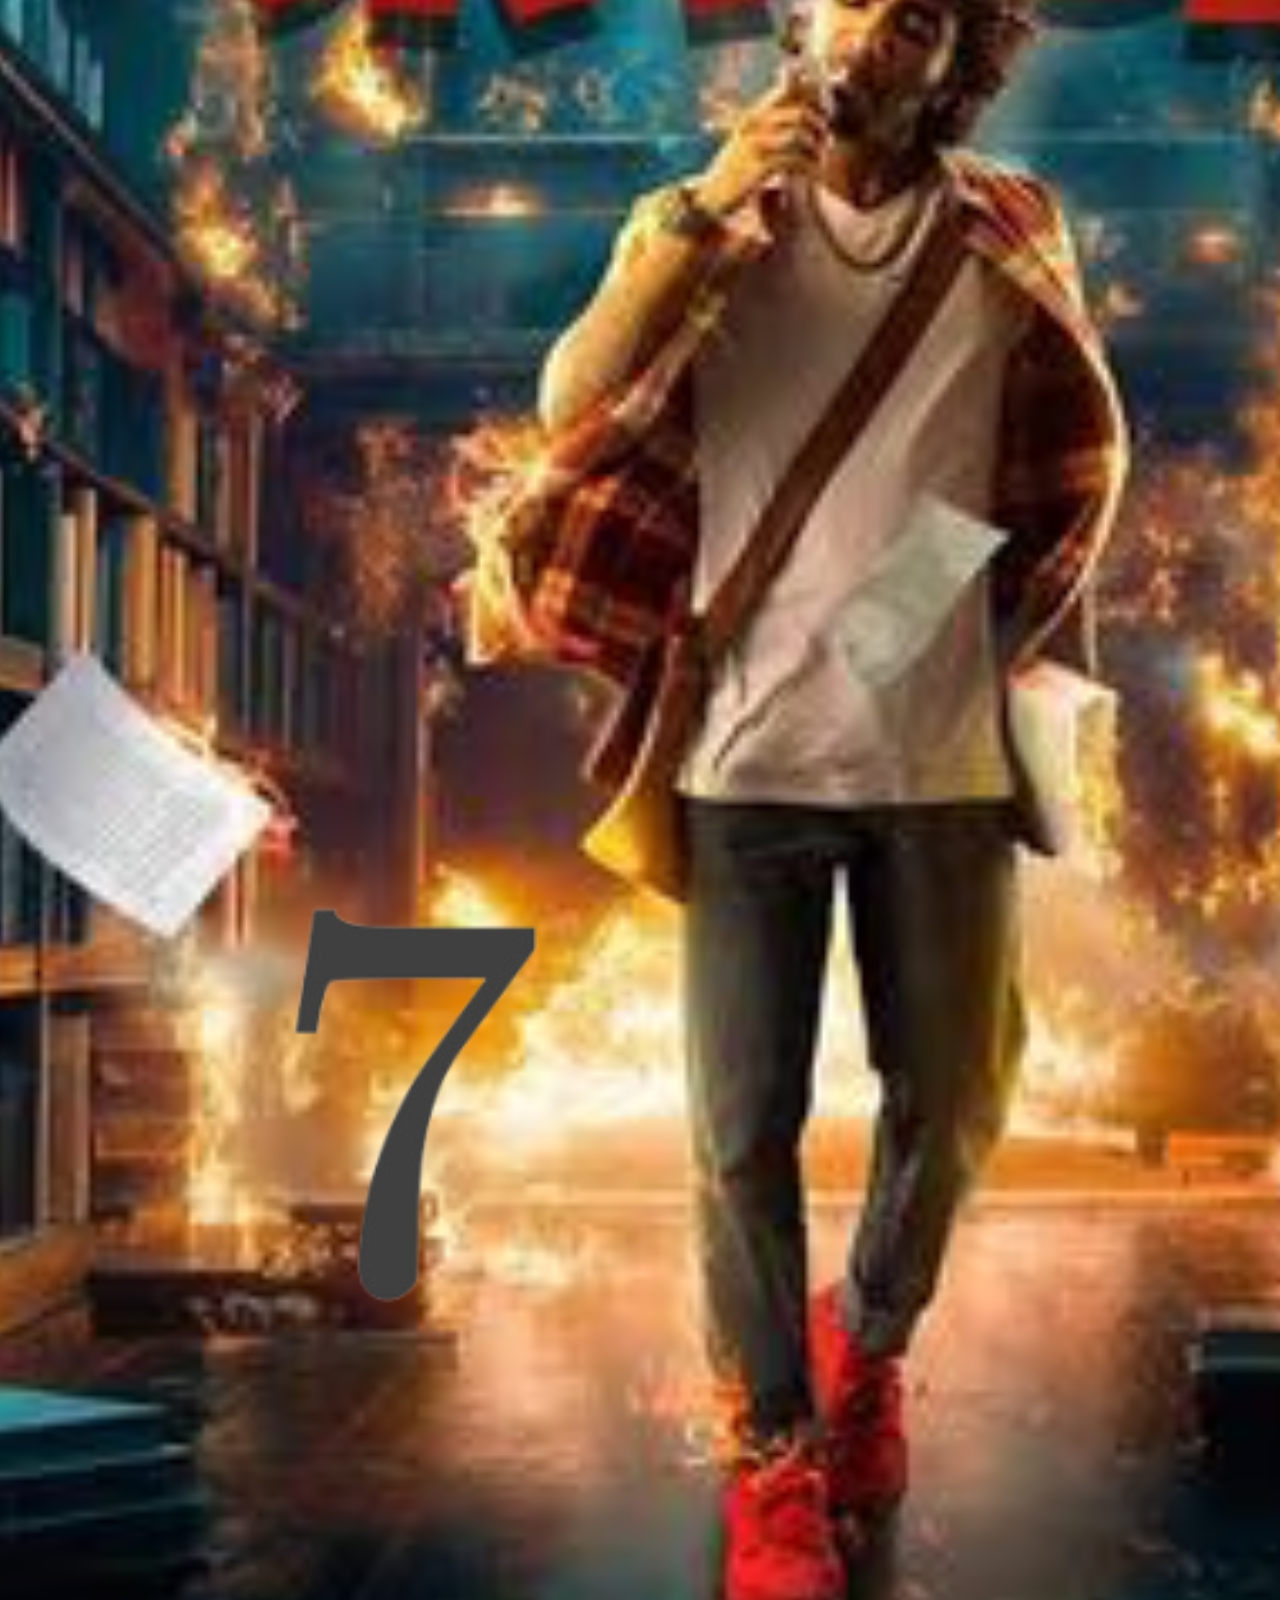
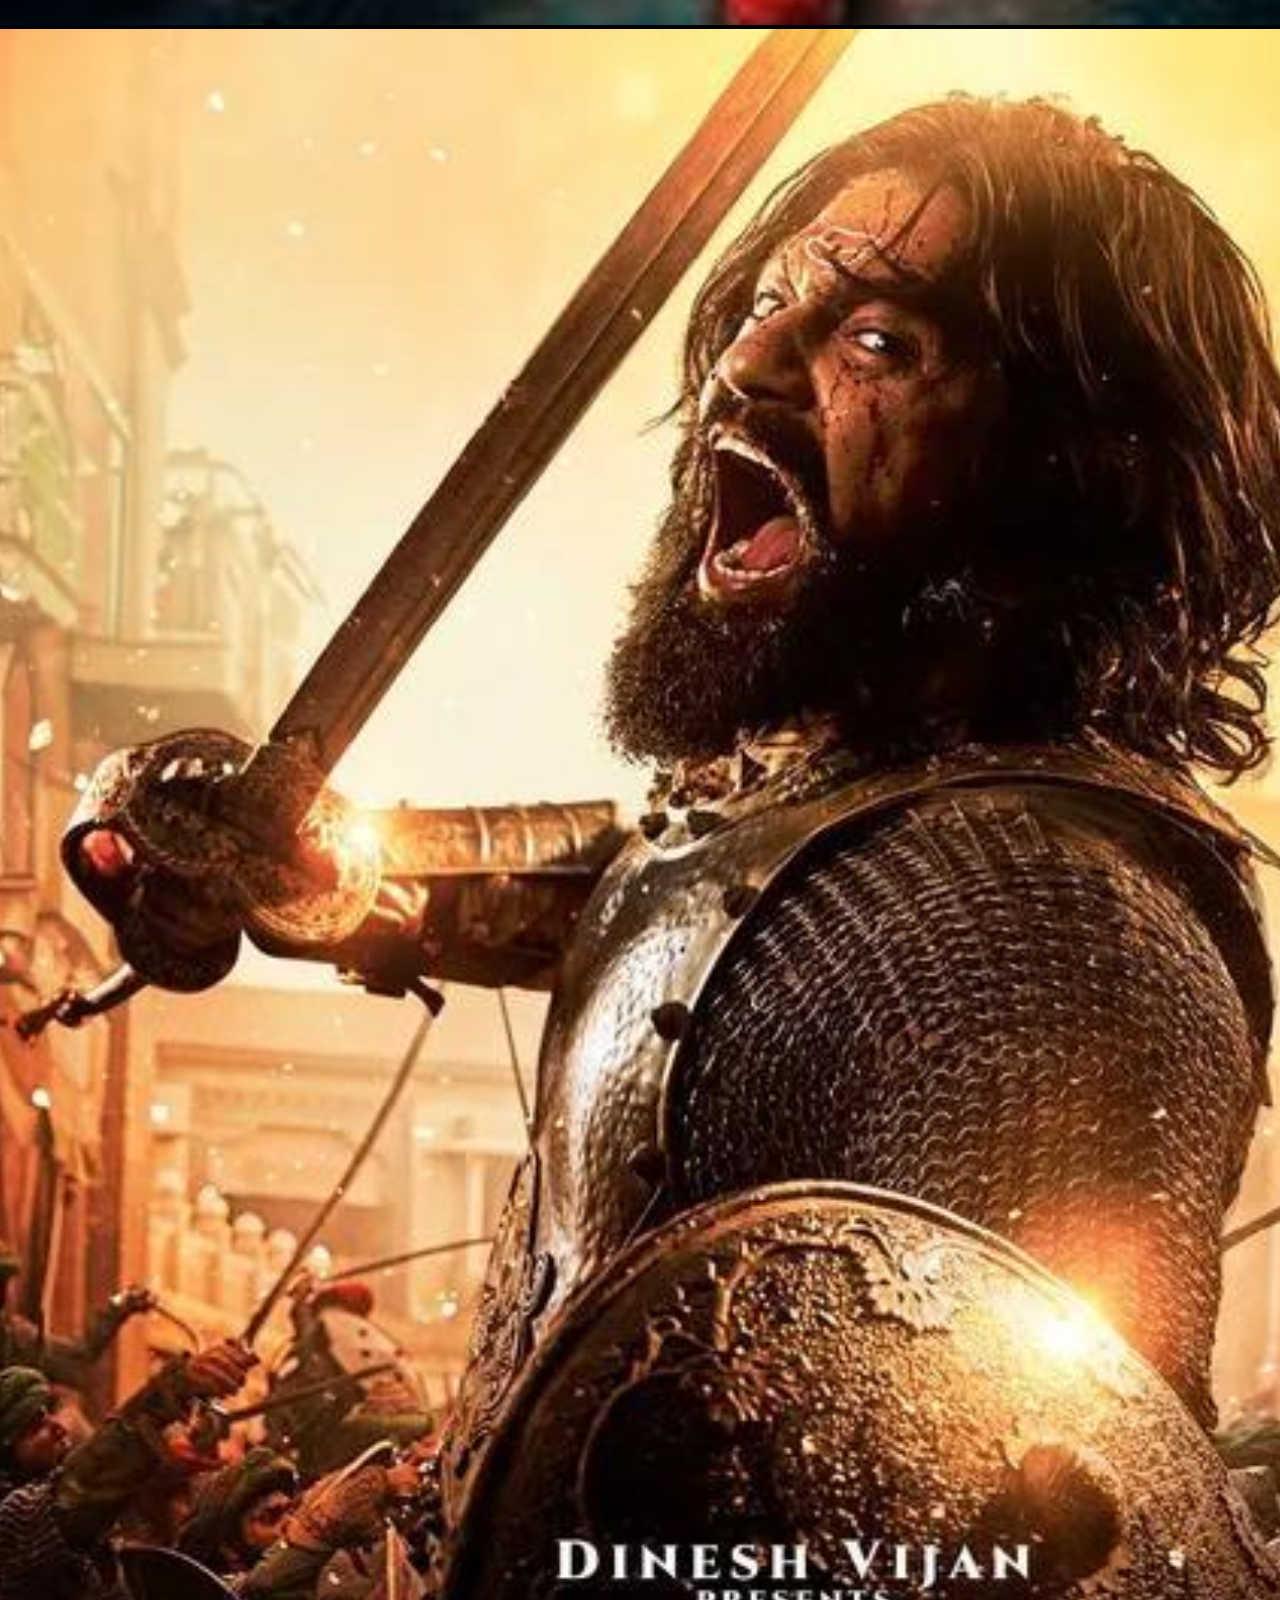
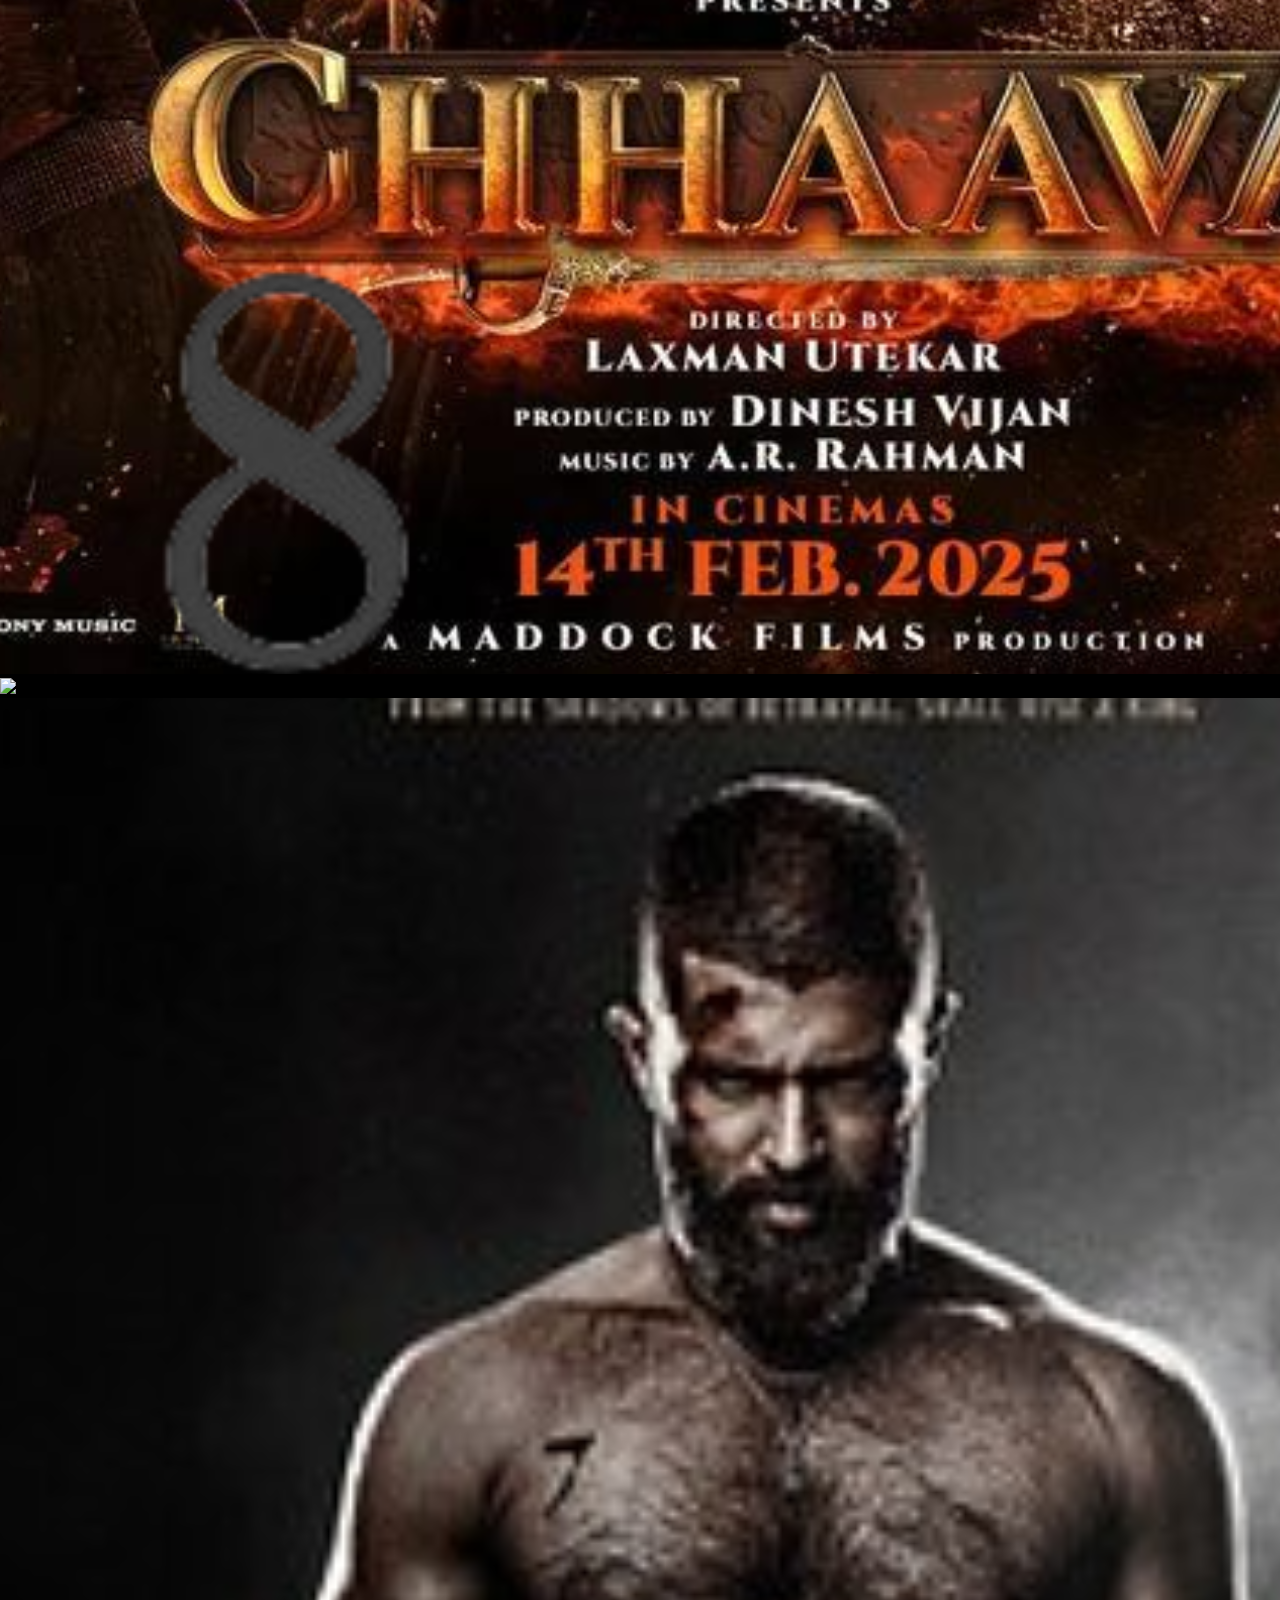
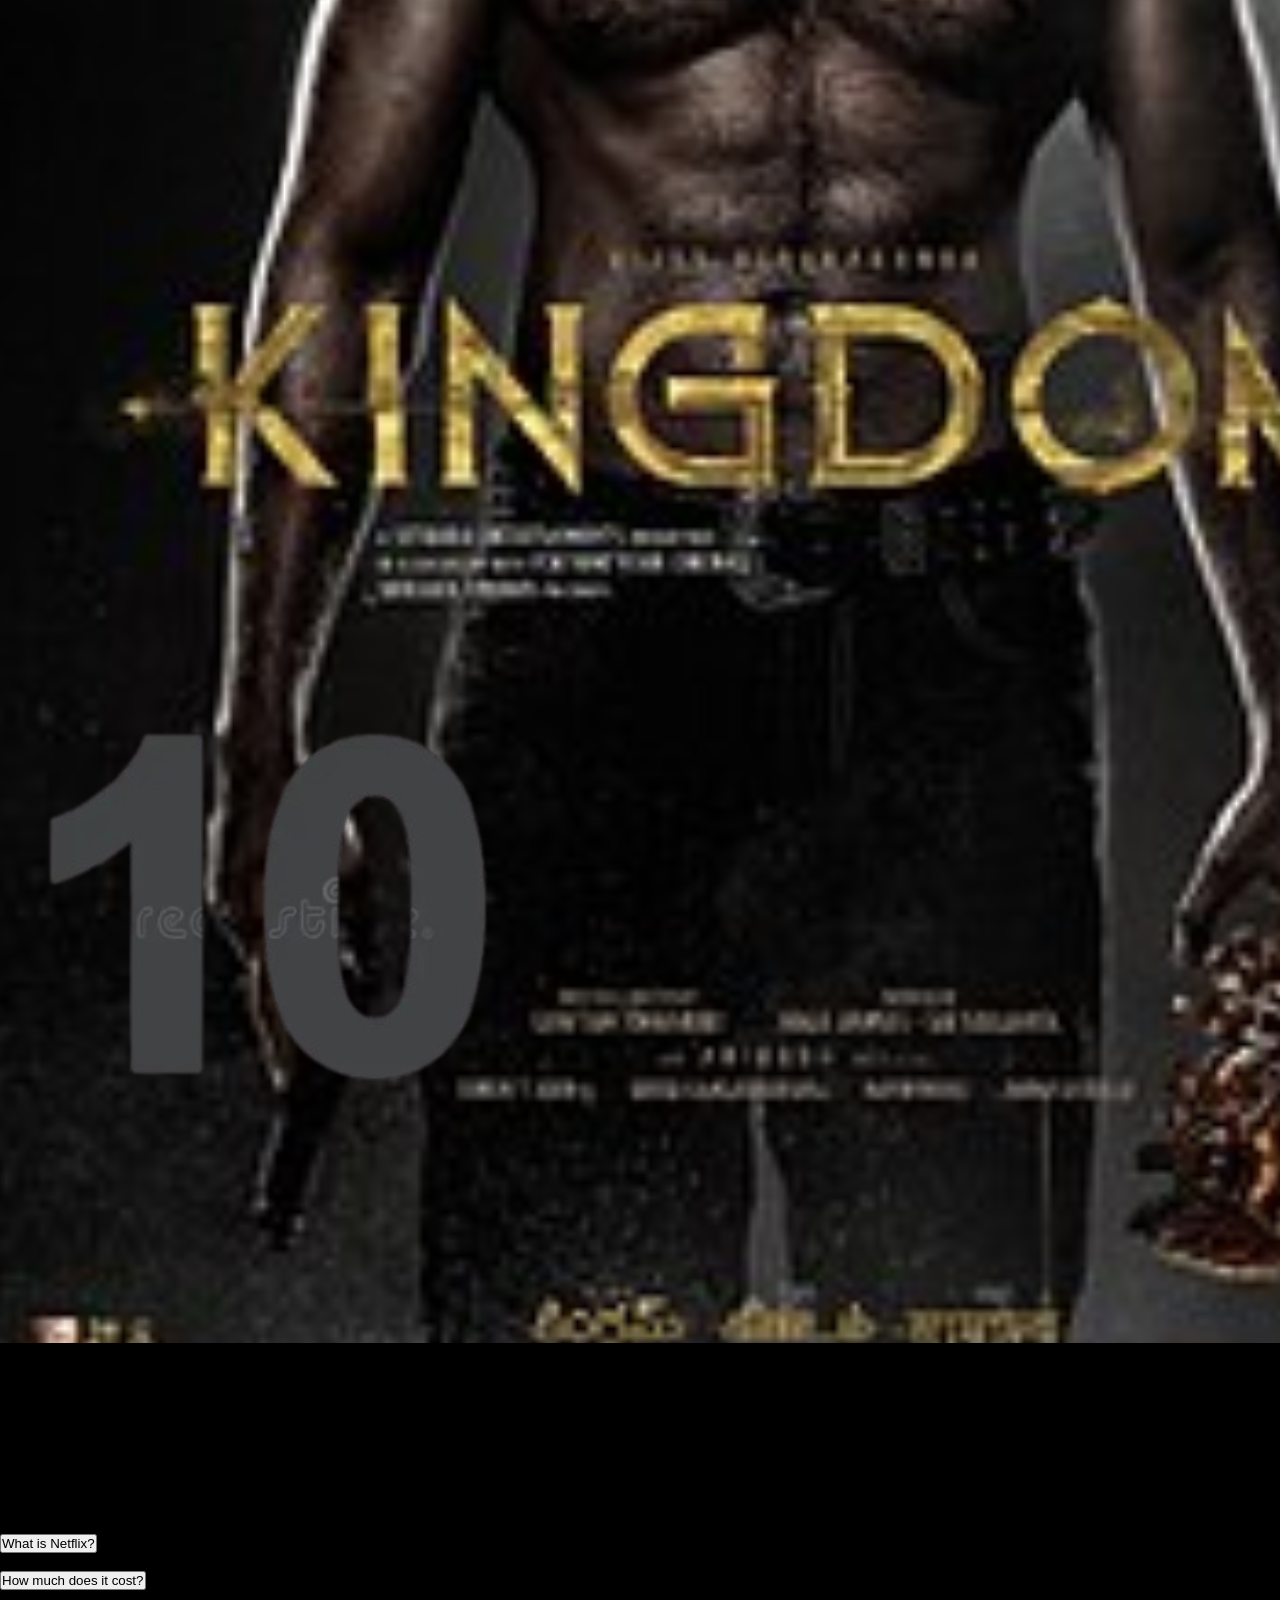
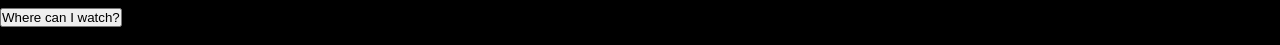
==== commit 629ec59a: "Update index.html" ====
--- a/index.html
+++ b/index.html
@@ -1,284 +1,60 @@
 <!DOCTYPE html>
 <html lang="en">
 <head>
-    <meta charset="UTF-8">
-    <meta name="viewport" content="width=device-width, initial-scale=1.0">
-    <title>MovieHub - Streaming UI Demo</title>
-    <link rel="stylesheet" href="style.css">
-    <link rel="preconnect" href="https://fonts.googleapis.com">
-<link rel="preconnect" href="https://fonts.gstatic.com" crossorigin>
-
-<link href="https://fonts.googleapis.com/css2?family=Martel+Sans:wght@200;300;400;600;700;800;900&display=swap" rel="stylesheet">
-    <link rel="stylesheet" href="https://cdnjs.cloudflare.com/ajax/libs/font-awesome/6.7.2/css/all.min.css" integrity="sha512-Evv84Mr4kqVGRNSgIGL/F/aIDqQb7xQ2vcrdIwxfjThSH8CSR7PBEakCr51Ck+w+/U6swU2Im1vVX0SVk9ABhg==" crossorigin="anonymous" referrerpolicy="no-referrer" />
+<meta charset="UTF-8">
+<meta name="viewport" content="width=device-width, initial-scale=1.0">
+<title>UI For Movies</title>
+<link rel="preconnect" href="https://fonts.googleapis.com">
+<link href="https://fonts.googleapis.com/css2?family=Poppins:wght@300;400;600;700;800&display=swap" rel="stylesheet">
+<link rel="stylesheet" href="style.css">
 </head>
 <body>
-        <div class="main">
-            <div class="nav">
-               <a href="#"> <img   src="nl.png" alt=""></a>
-                <div class="write">
-                   
-                    <label for="">
-                        <input type="text" placeholder="English">
-                    </label>
-                    <span class="sign">Sign In</span>
-                </div>
-               
-            </div>
-            <div class="box">
-                
-            </div>
-            <div class="movies">
-                <h1>Hello movies, TV shows and more</h1>
-                <p class="start">Starts at ₹149. Cancel at any time.</p>
-                <p >Ready to watch? Enter your email to create or restart your membership.</p>
-                <br>
-                <label for="email">
-                    <input type="text" placeholder="Email adress">
-                </label>
-                <a href="https://www.netflix.com/in/" target="_blank">
-                    <button>Get Started  
-                    <div class="gt"> <i class="fa-solid fa-greater-than"></i></div>
-                </button>
-                </a>
-               </div>
-               
-        </div>
-        
+<header class="hero">
+<nav>
+<img src="nl.png" class="logo">
+<button class="signin">Sign In</button>
+</nav>
 
-    <div class="page2">
-        <div class="t">
-            <div class="trending">
-                Trending Now
-               </div>
-        </div>
-           
-     <div class="card1to4">
-        <div class="cinema">
-            <a href="https://www.5movierulz.salon/pushpa-2-the-rule-reloaded-2024-telugu/movie-watch-online-free-4163.html">
-                 <img src="puspha.png" alt="">
-            </a>
-          
-        </div>
-        <div class="cinema">
-            <a href="https://www.5movierulz.salon/daaku-maharaaj-2025-hindi/movie-watch-online-free-4290.html" target="_blank">
-                  <img src="dakku.png" alt="">
-            </a>
-          
-         </div>
-         <div class="cinema">
-            <a href="https://www.5movierulz.salon/squid-game-season-2-2024-telugu-dubbed/movie-watch-online-free-3977.html" target="_blank">
-                 <img src="squidgame.png" alt="">
-            </a>
-           
-         </div>
-         <div class="cinema">
-            <a href="https://www.netflix.com/in/title/81902035?source=35&fromWatch=true" target="_blank">
-                <img src="lucky bhaskar.png" alt="">
-            </a>
-            
-         </div>
+<div class="hero-content">
+<h1>Unlimited Movies, TV Shows & More</h1>
+<p>Watch anywhere. Cancel anytime.</p>
+<div class="cta">
+<input type="email" placeholder="Enter your email">
+<button>Get Started</button>
+</div>
+</div>
+</header>
 
-         <div class="cinema">
-            <a href="https://www.primevideo.com/dp/amzn1.dv.gti.50aefb65-d204-4549-8575-9a9698ead96c?autoplay=0&ref_=atv_cf_strg_wb" target="_blank">
-                 <img src="venom.png" alt="">
-            </a>
-           
-         </div>
-         <div class="cinema">
-            <a href="https://www.5movierulz.salon/game-changer-2025-telugu/movie-watch-online-free-4211.html">
-                <img src="game changer.png" alt="">
-            </a>
-           
-          </div>
-          <div class="cinema">
-            <a href="https://www.5movierulz.salon/dragon-2025-hindi/movie-watch-online-free-4494.html" target="_blank">
-                <img src="dragon.png" alt="">
-            </a>
-             
-          </div>
-          <div class="cinema">
-            <a href="Chhaava" target="_blank">
-                 <img src="CHAVVA.png" alt="">
-            </a>
-            
-          </div>
-            
-          <div class="cinema">
-             <a href="https://www.youtube.com/watch?v=bpN3xwpvaiU&t=1500s" target="_blank">
-                <img src="leo.png" alt="">
-             </a>
-         </div>
-         <div class="cinema">
-           <a href="https://www.5movierulz.salon/kingdom-2025-telugu/movie-watch-online-free-5284.html" target="_blank">
-             <img src="kingdom.png" alt="">
-           </a>
-         </div>
-         
-     </div>
+<section class="section">
+<h2>Trending Now</h2>
+<div class="movies-grid">
+<img src="puspha.png">
+<img src="dakku.png">
+<img src="squidgame.png">
+<img src="lucky bhaskar.png">
+<img src="venom.png">
+<img src="game changer.png">
+<img src="dragon.png">
+<img src="CHAVVA.png">
+<img src="leo.png">
+<img src="kingdom.png">
+</div>
+</section>
 
+<section class="features">
+<div class="card"><h3>Watch Everywhere</h3><p>Phone, TV, laptop and tablet.</p></div>
+<div class="card"><h3>Download Shows</h3><p>Save content for offline viewing.</p></div>
+<div class="card"><h3>Kids Profiles</h3><p>Dedicated experience for children.</p></div>
+<div class="card"><h3>4K Streaming</h3><p>Enjoy stunning picture quality.</p></div>
+</section>
 
-    </div>
+<section class="faq">
+<h2>Frequently Asked Questions</h2>
+<div class="faq-item"><button>What is Netflix?</button><div class="ans">Streaming platform for movies and shows.</div></div>
+<div class="faq-item"><button>How much does it cost?</button><div class="ans">Different plans are available.</div></div>
+<div class="faq-item"><button>Where can I watch?</button><div class="ans">Any supported device with internet.</div></div>
+</section>
 
-    <div class="page3">
-        <h1 class="more">More reasons to join</h1>
-        <div class="reasons">
-            <div class="reason">
-                <h1 class="enjoy">Enjoy on Tv</h1>
-                <p>Watch on smart TVs, PlayStation, Xbox, Chromecast, Apple TV, Blu-ray players and more.</p>
-                <div class="tv"><img src="tv-removebg-preview.png" alt=""></div>
-            </div>
-            <div class="reason">
-                <h1 class="enjoy">Download your shows to watch offline</h1>
-                <p>Save your favourites easily and always have something to watch.</p>
-                <div class="load"><img src="load-removebg-preview.png" alt=""></div>
-            </div>
-            <div class="reason">
-                <h1 class="enjoy">Watch everywhere</h1>
-                <p>Stream unlimited movies and TV shows on your phone, tablet, laptop and TV.</p>
-                <div class="telescope"><img src="telescope-removebg-preview.png" alt=""></div>
-            </div>
-            <div class="reason">
-                <h1 class="enjoy">Create profiles for kids</h1>
-                <p>Send kids on adventures with their favourite characters in a space made just for them — free with your membership.</p>
-                <div class="messages"><img src="messsage.png" alt=""></div>
-            </div>
-            
-
-        </div>
-        
-        <div class="questions">
-  <h1>Frequently asked questions</h1>
-
-  <div class="faq-item">
-    <div class="q">
-      <p>What is Netflix?</p>
-      <p class="plus"><i class="fa-solid fa-plus"></i></p>
-    </div>
-    <div class="answer">
-      <p>
-        Netflix is a streaming service that offers a wide variety of
-        award-winning TV shows, movies, anime, documentaries, and more – on
-        thousands of internet-connected devices.
-      </p>
-    </div>
-  </div>
-
-  <div class="faq-item">
-    <div class="q">
-      <p>How much does Netflix cost?</p>
-      <p class="plus"><i class="fa-solid fa-plus"></i></p>
-    </div>
-    <div class="answer">
-      <p>
-        Watch Netflix on your smartphone, tablet, Smart TV, laptop, or streaming device,
-        all for one fixed monthly fee. Plans range to suit your needs.
-      </p>
-    </div>
-  </div>
-
-    <div class="faq-item">
-    <div class="q">
-      <p>What is Netflix?</p>
-      <p class="plus"><i class="fa-solid fa-plus"></i></p>
-    </div>
-    <div class="answer">
-      <p>
-        Netflix is a streaming service that offers a wide variety of
-        award-winning TV shows, movies, anime, documentaries, and more – on
-        thousands of internet-connected devices.
-      </p>
-    </div>
-  </div>
-
-    <div class="faq-item">
-    <div class="q">
-      <p>where can I watch?</p>
-      <p class="plus"><i class="fa-solid fa-plus"></i></p>
-    </div>
-    <div class="answer">
-      <p>
-       Watch anywhere, anytime. Sign in with your Netflix account to watch instantly on the web at netflix.com from your personal computer or on any internet-connected device that offers the Netflix app, including smart TVs, smartphones, tablets, streaming media players and game consoles.
-
-      </p>
-    </div>
-  </div>
-
-    <div class="faq-item">
-    <div class="q">
-      <p>How do I cancel?</p>
-      <p class="plus"><i class="fa-solid fa-plus"></i></p>
-    </div>
-    <div class="answer">
-      <p>
-       Netflix is flexible. There are no annoying contracts and no commitments. You can easily cancel your account online in two clicks. There are no cancellation fees – start or stop your account anytime.
-      </p>
-    </div>
-  </div>
-
-    <div class="faq-item">
-    <div class="q">
-      <p>Is Netflix good for kids?</p>
-      <p class="plus"><i class="fa-solid fa-plus"></i></p>
-    </div>
-    <div class="answer">
-      <p>
-        The Netflix Kids experience is included in your membership to give parents control while kids enjoy family-friendly TV shows and films in their own space.
-      </p>
-    </div>
-  </div>
-
-  
-
-    
-
-  <!-- Add more faq-item blocks for other questions -->
-</div>
-
-
-        <div class="footer-ready">
-            <p >Ready to watch? Enter your email to create or restart your membership.</p>
-            <br>
-            <label for="email">
-                <input type="text" placeholder="Email adress">
-            </label>
-            <button>Get Started  
-                <div class="gt"> <i class="fa-solid fa-greater-than"></i></div>
-            </button>
-        </div>
-        
-        <div class="footer">
-            
-            <div class="footer1"><ul>
-               <a href="#">FAQ</a>                                                                
-              
-               <a href="#">Investor Relations</a>
-               <a href="#">Privacy</a>
-               <a href="#"> Speed Test</a>
-            </ul></div>
-
-            <div class="footer1"><ul>
-                <a href="#">Help Center</a>
-                <a href="#">Jobs</a>
-                <a href="#">Cokie Performence</a>
-                <a href="#">Legal Notices</a>
-             </ul></div>
-
-             <div class="footer1"><ul>
-                <a href="#">Account</a>
-                <a href="#">Ways To Watch</a>
-                <a href="#">Corporate </a>
-                <a href="#">Only on Netflix</a> 
-             </ul></div>
-
-             <div class="footer1"><ul>
-                <a href="#">Media Centre</a>
-                <a href="#">Terms of Use</a>
-                <a href="#">Contact Us</a>
-               
-             </ul></div>
-             
-        </div>
-    </div>
-    <script src="script.js"></script>
+<script src="script.js"></script>
 </body>
 </html>
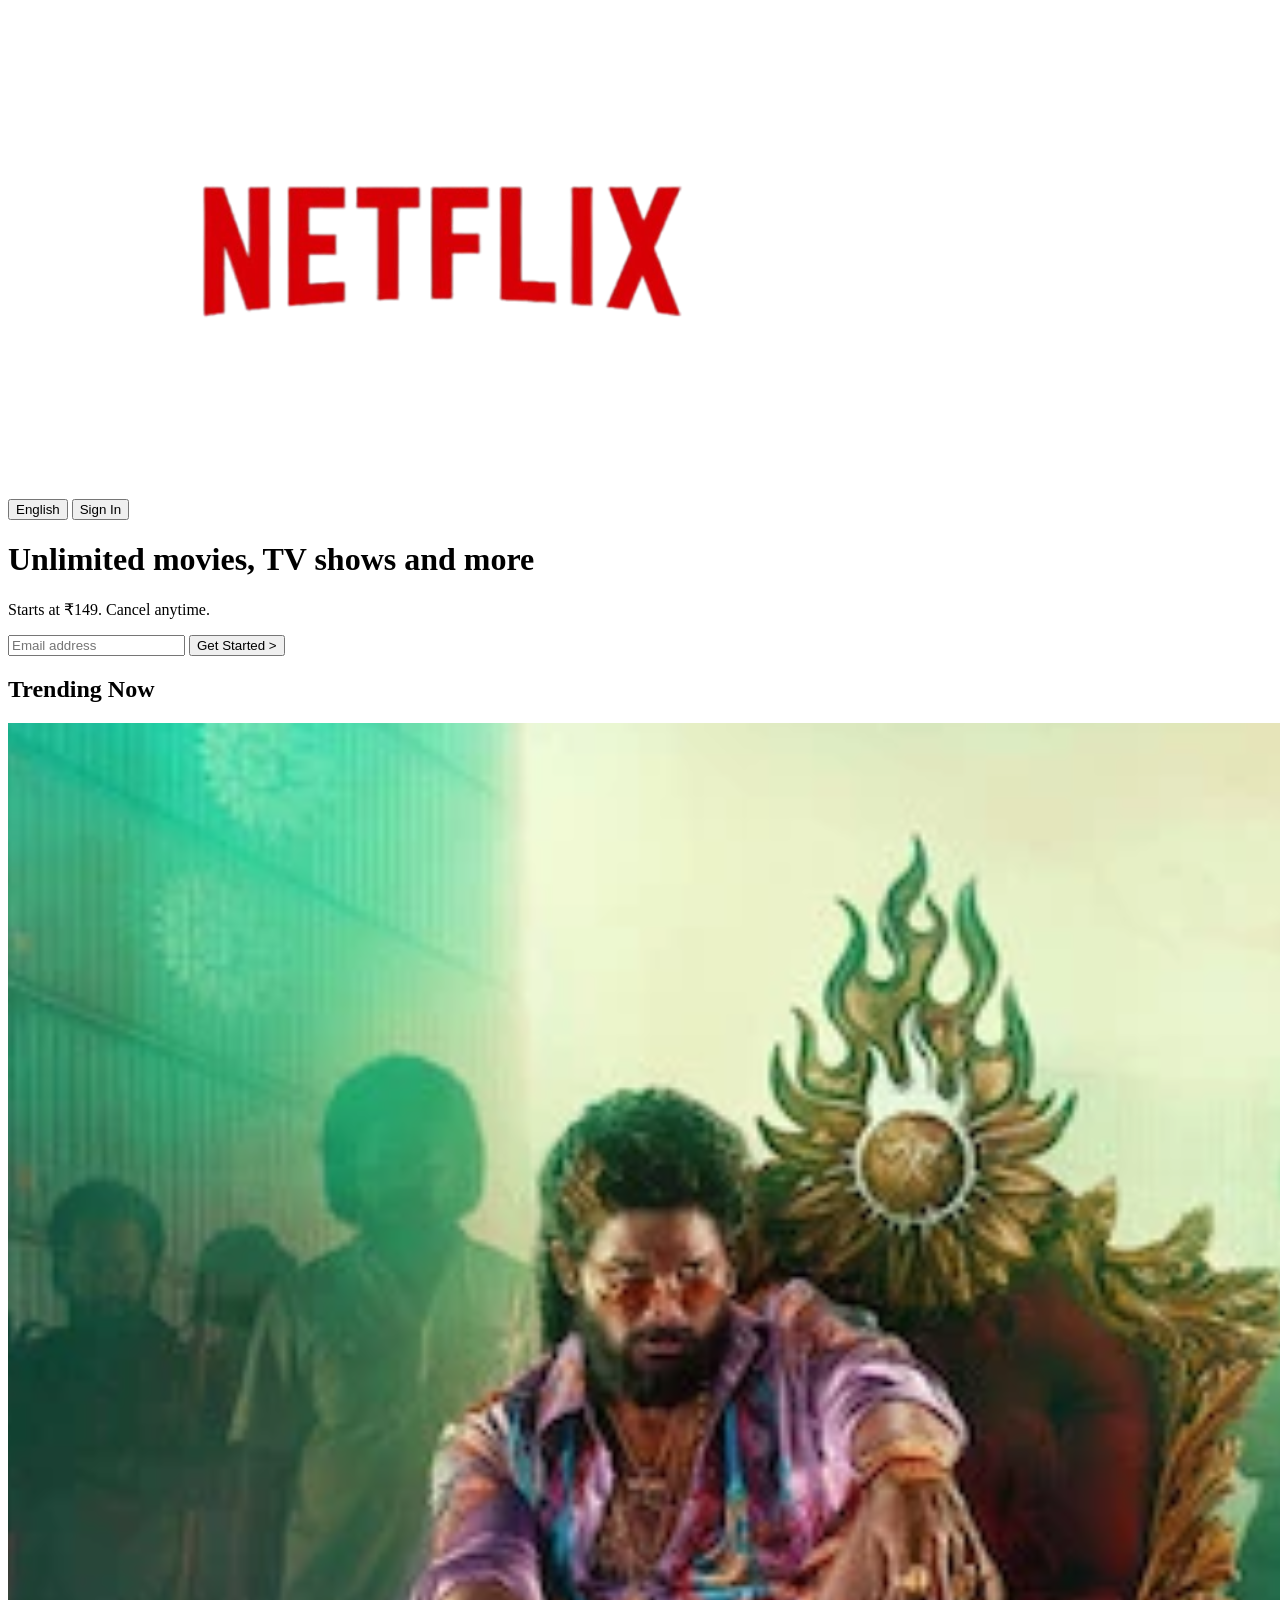
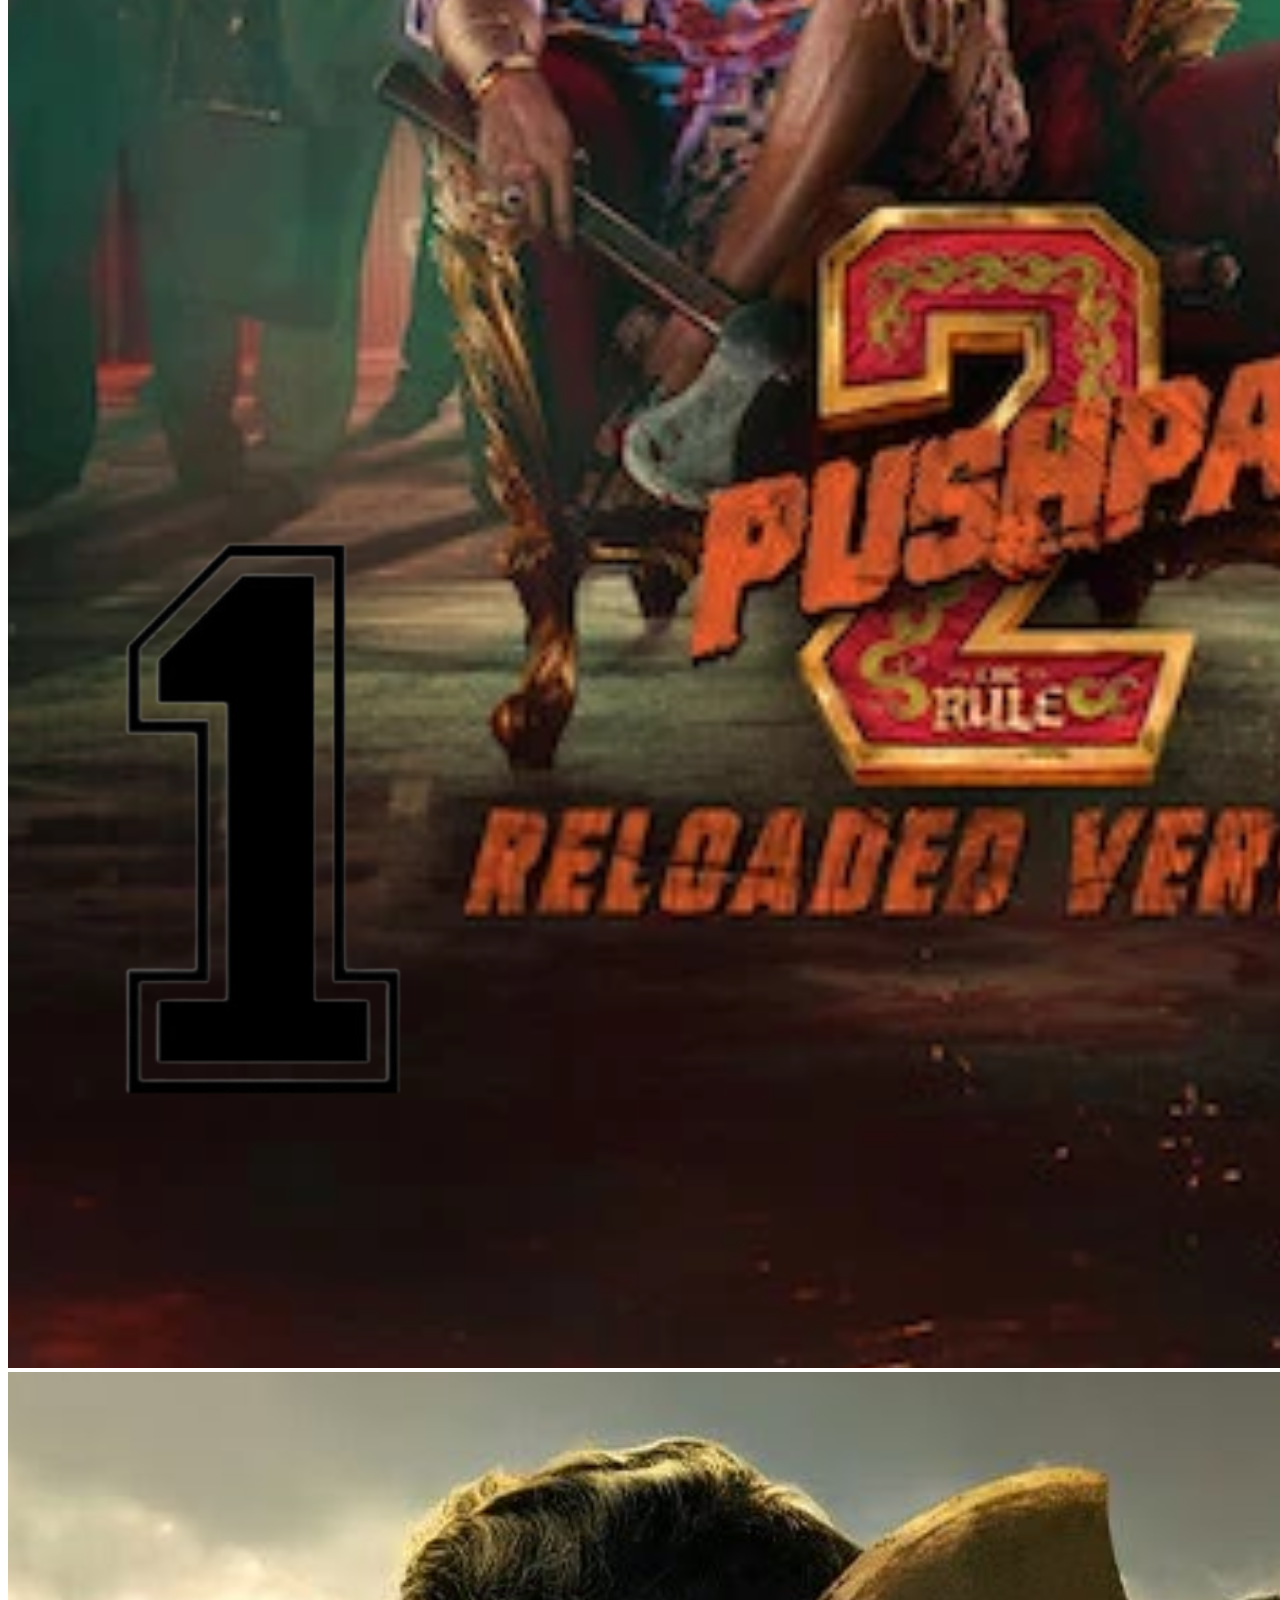
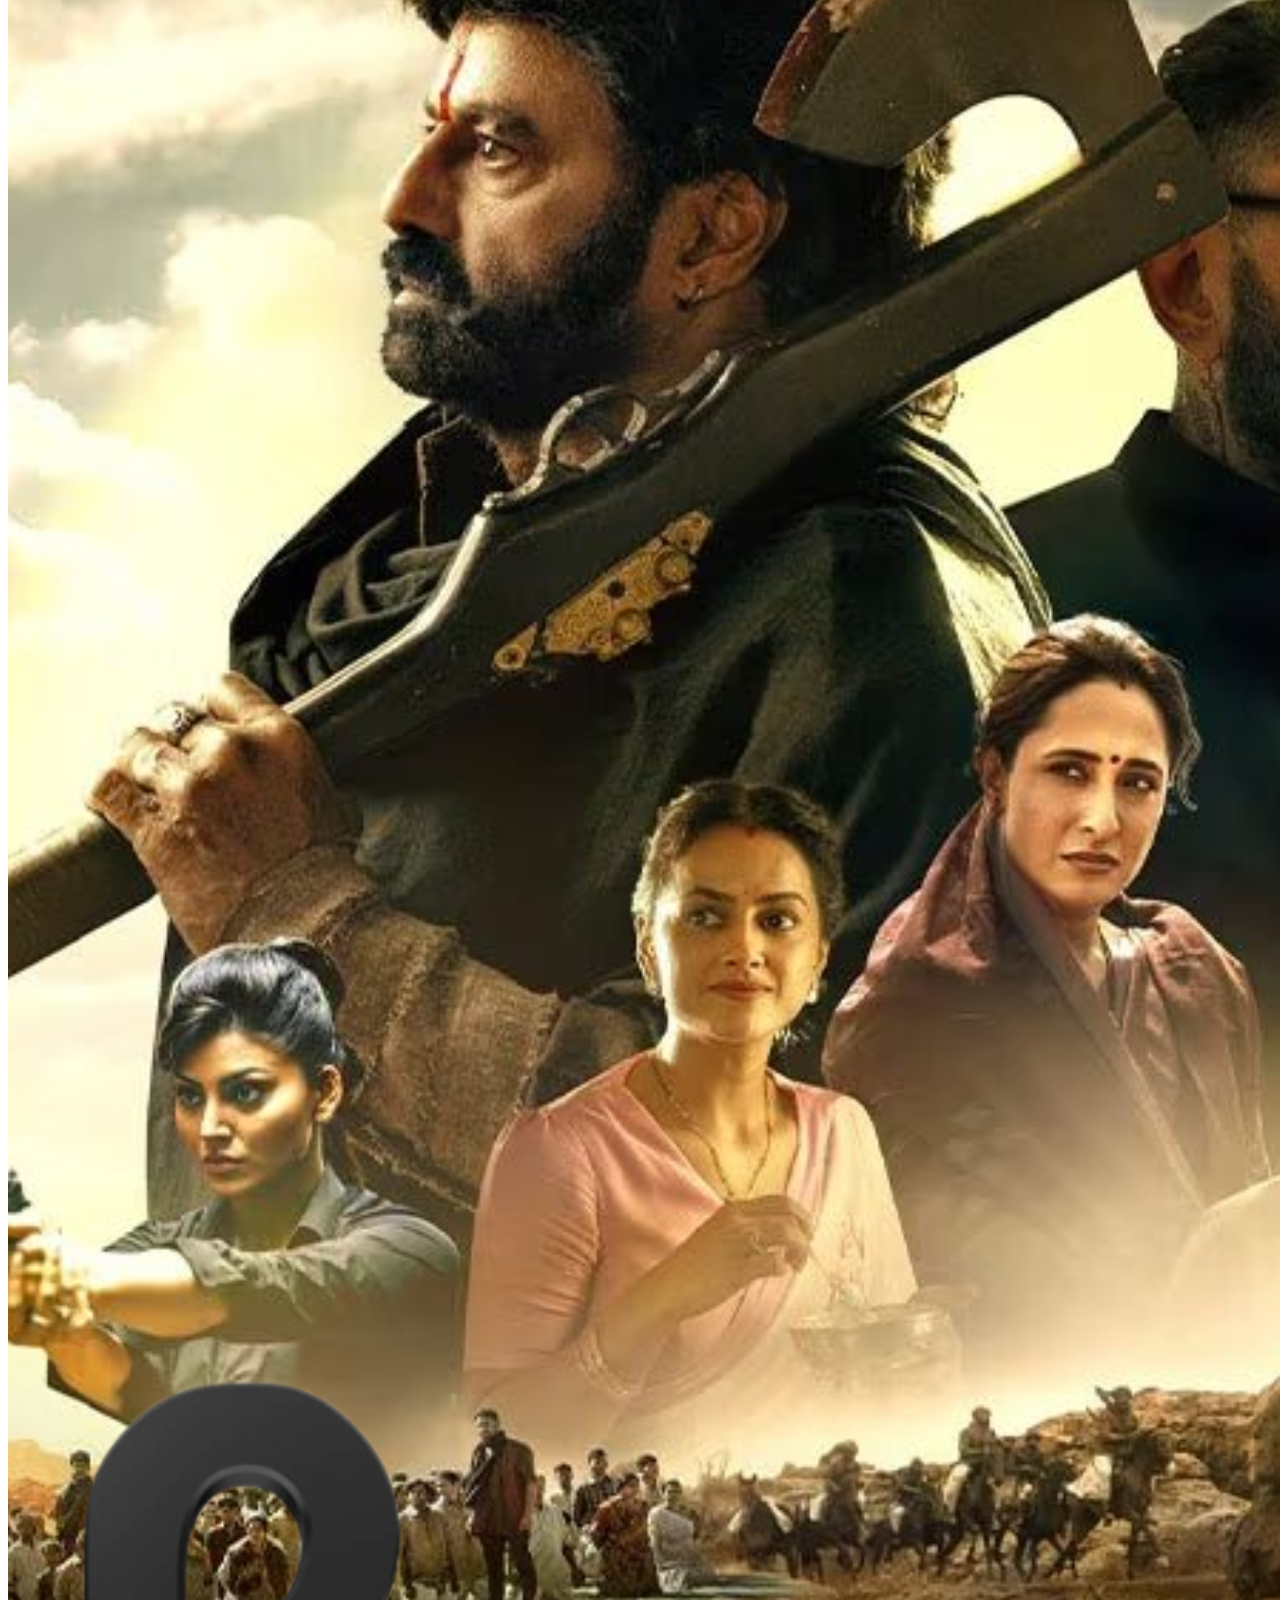
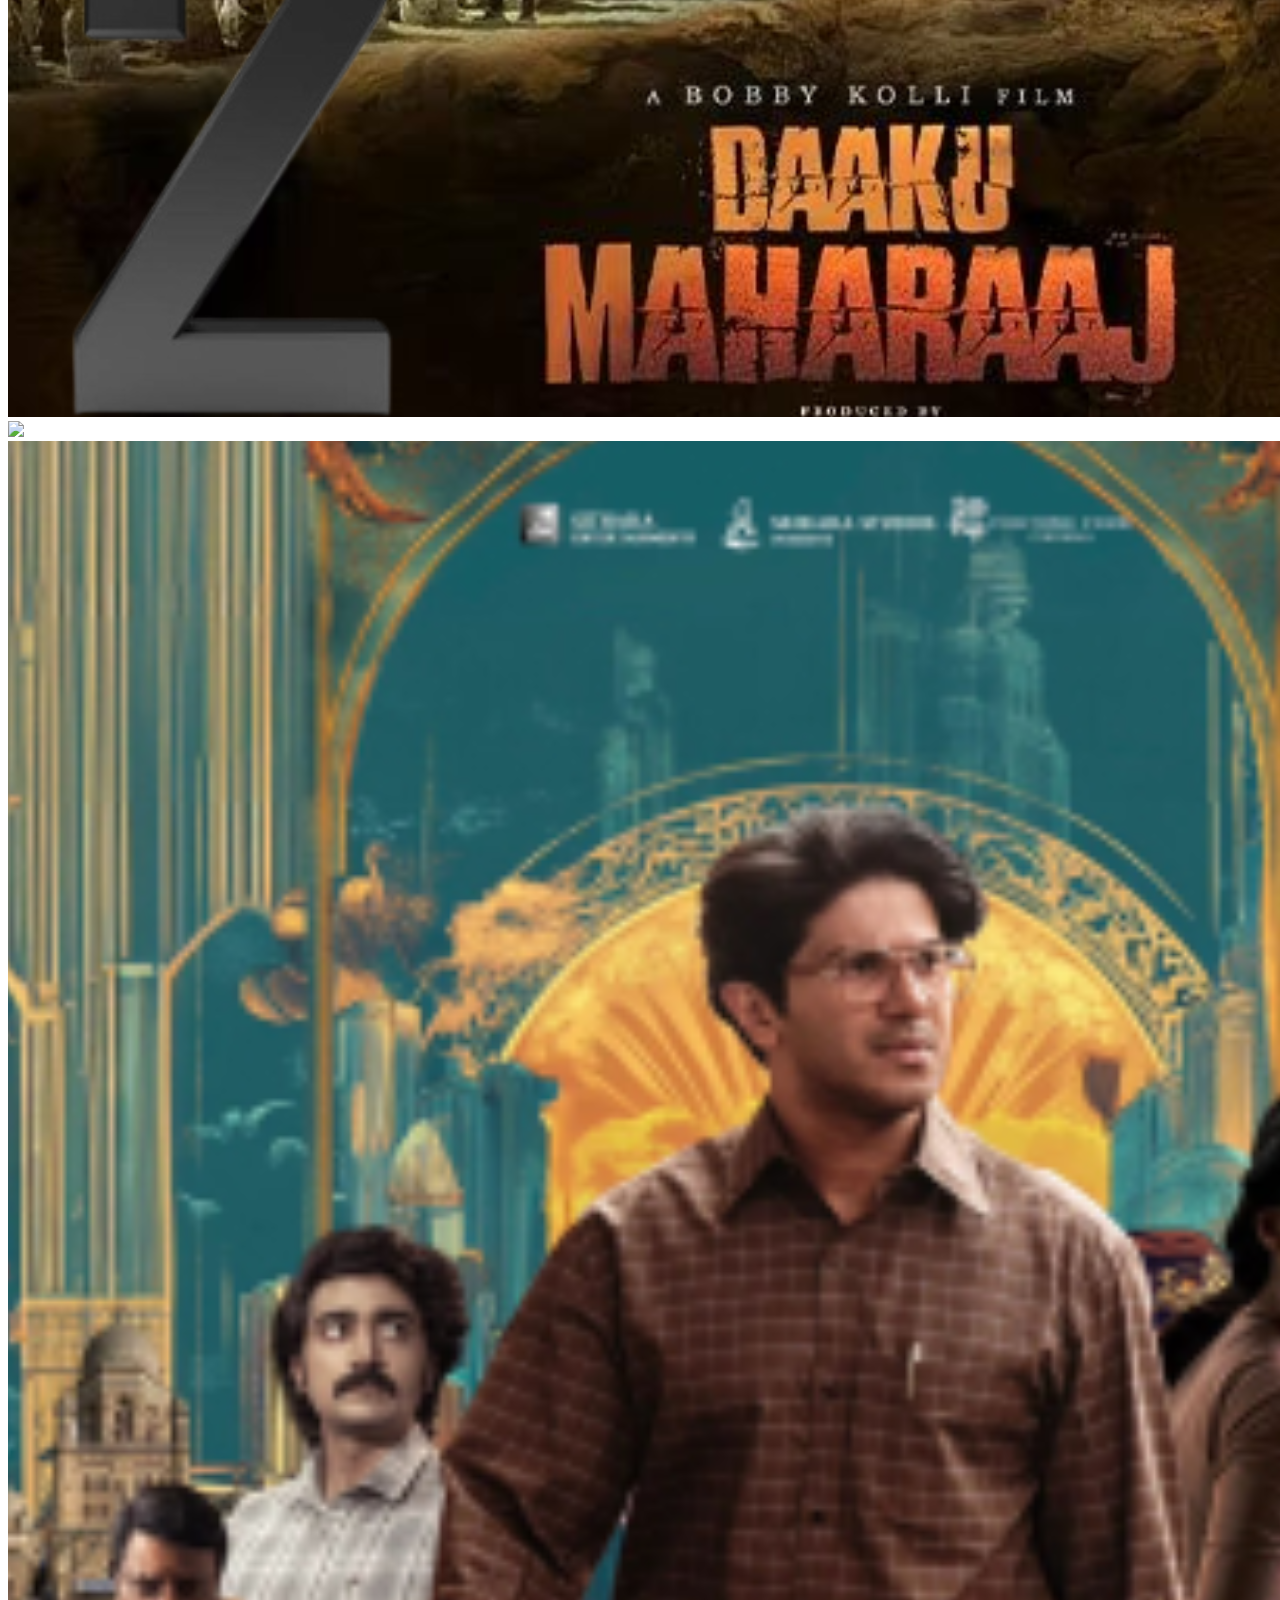
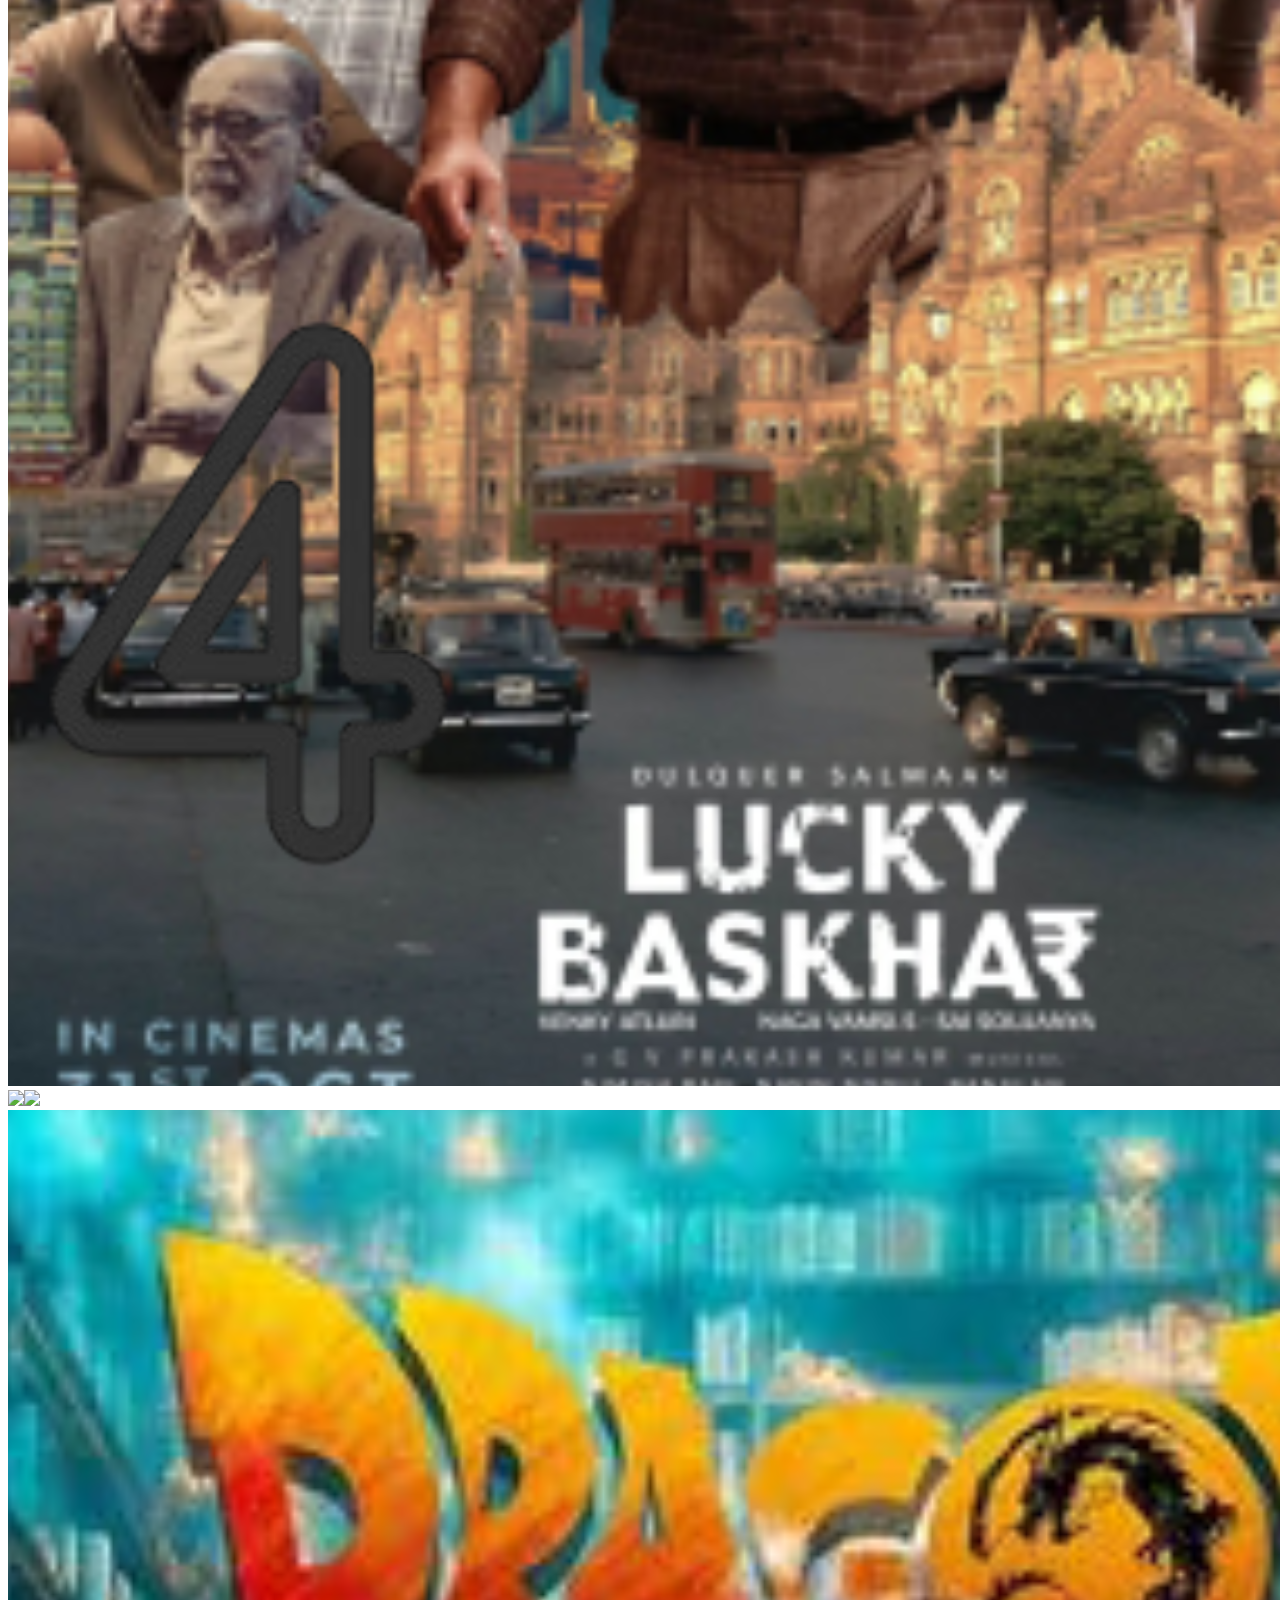
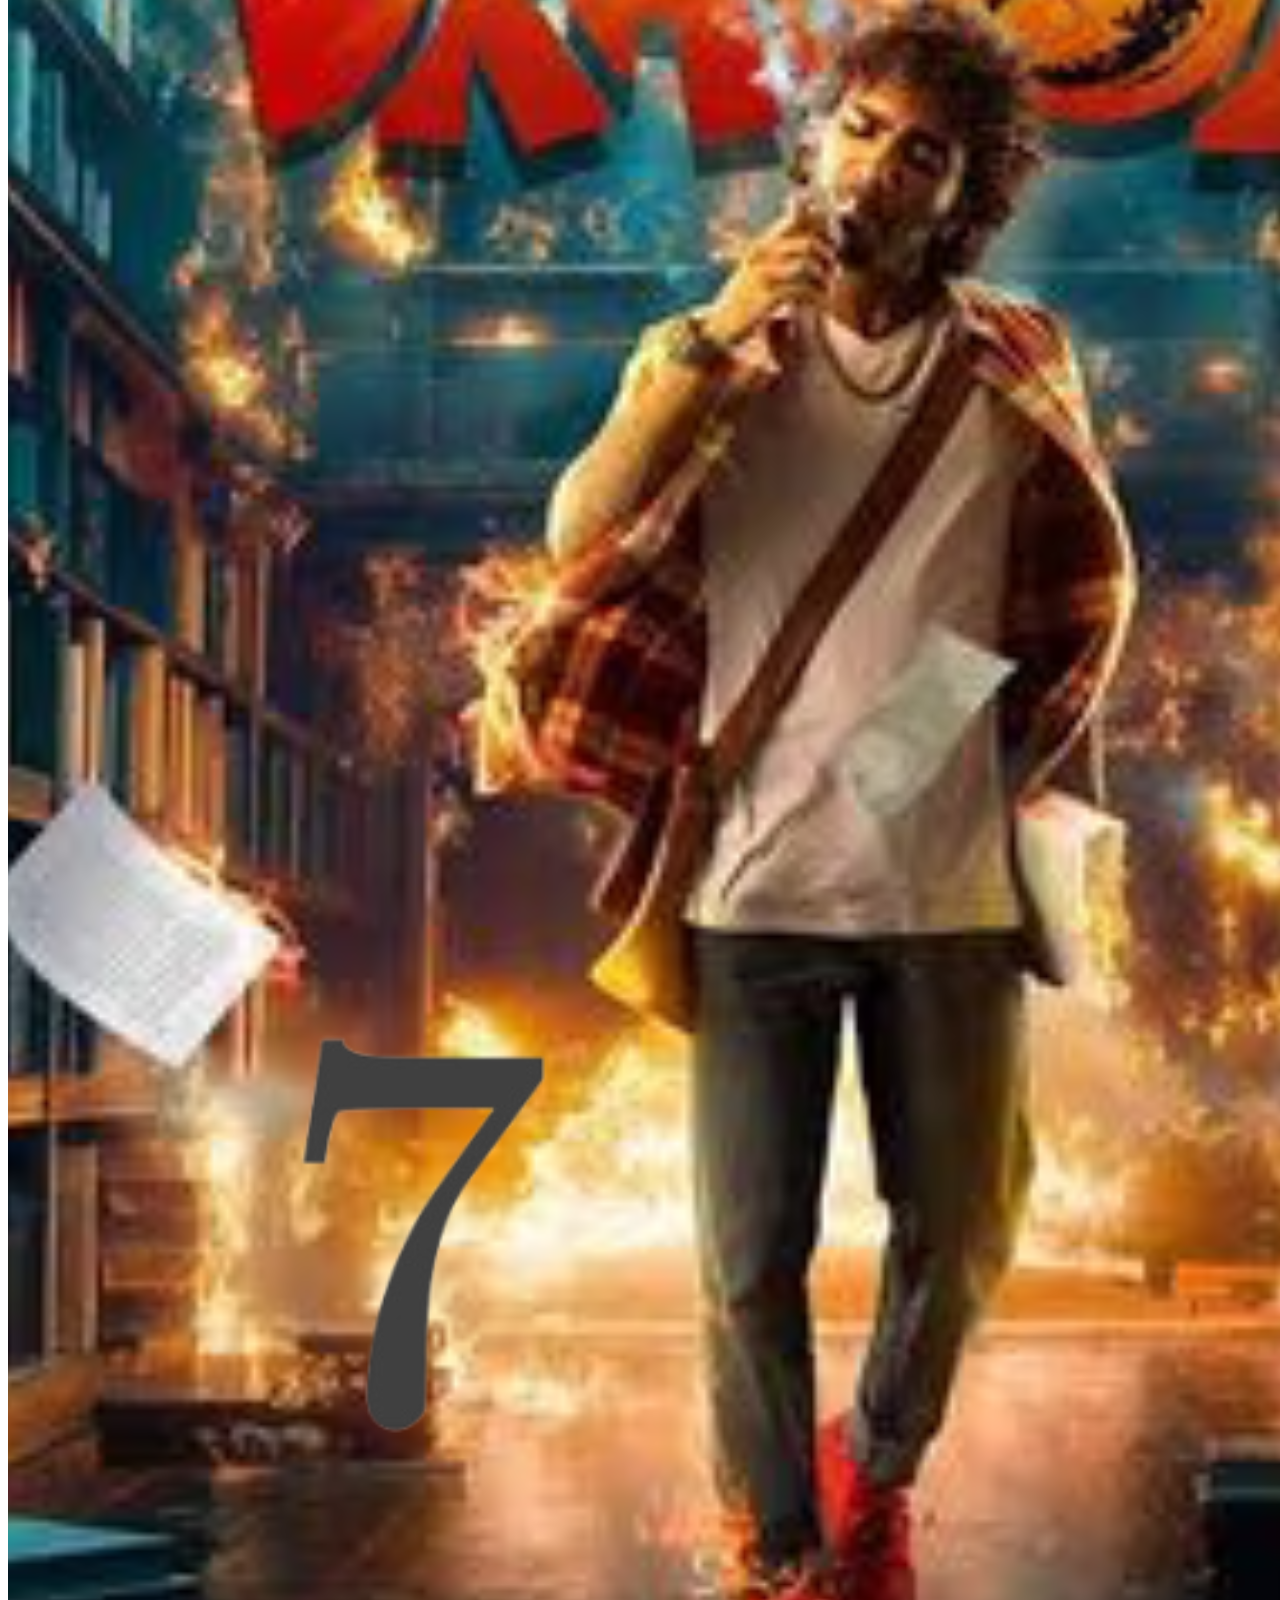
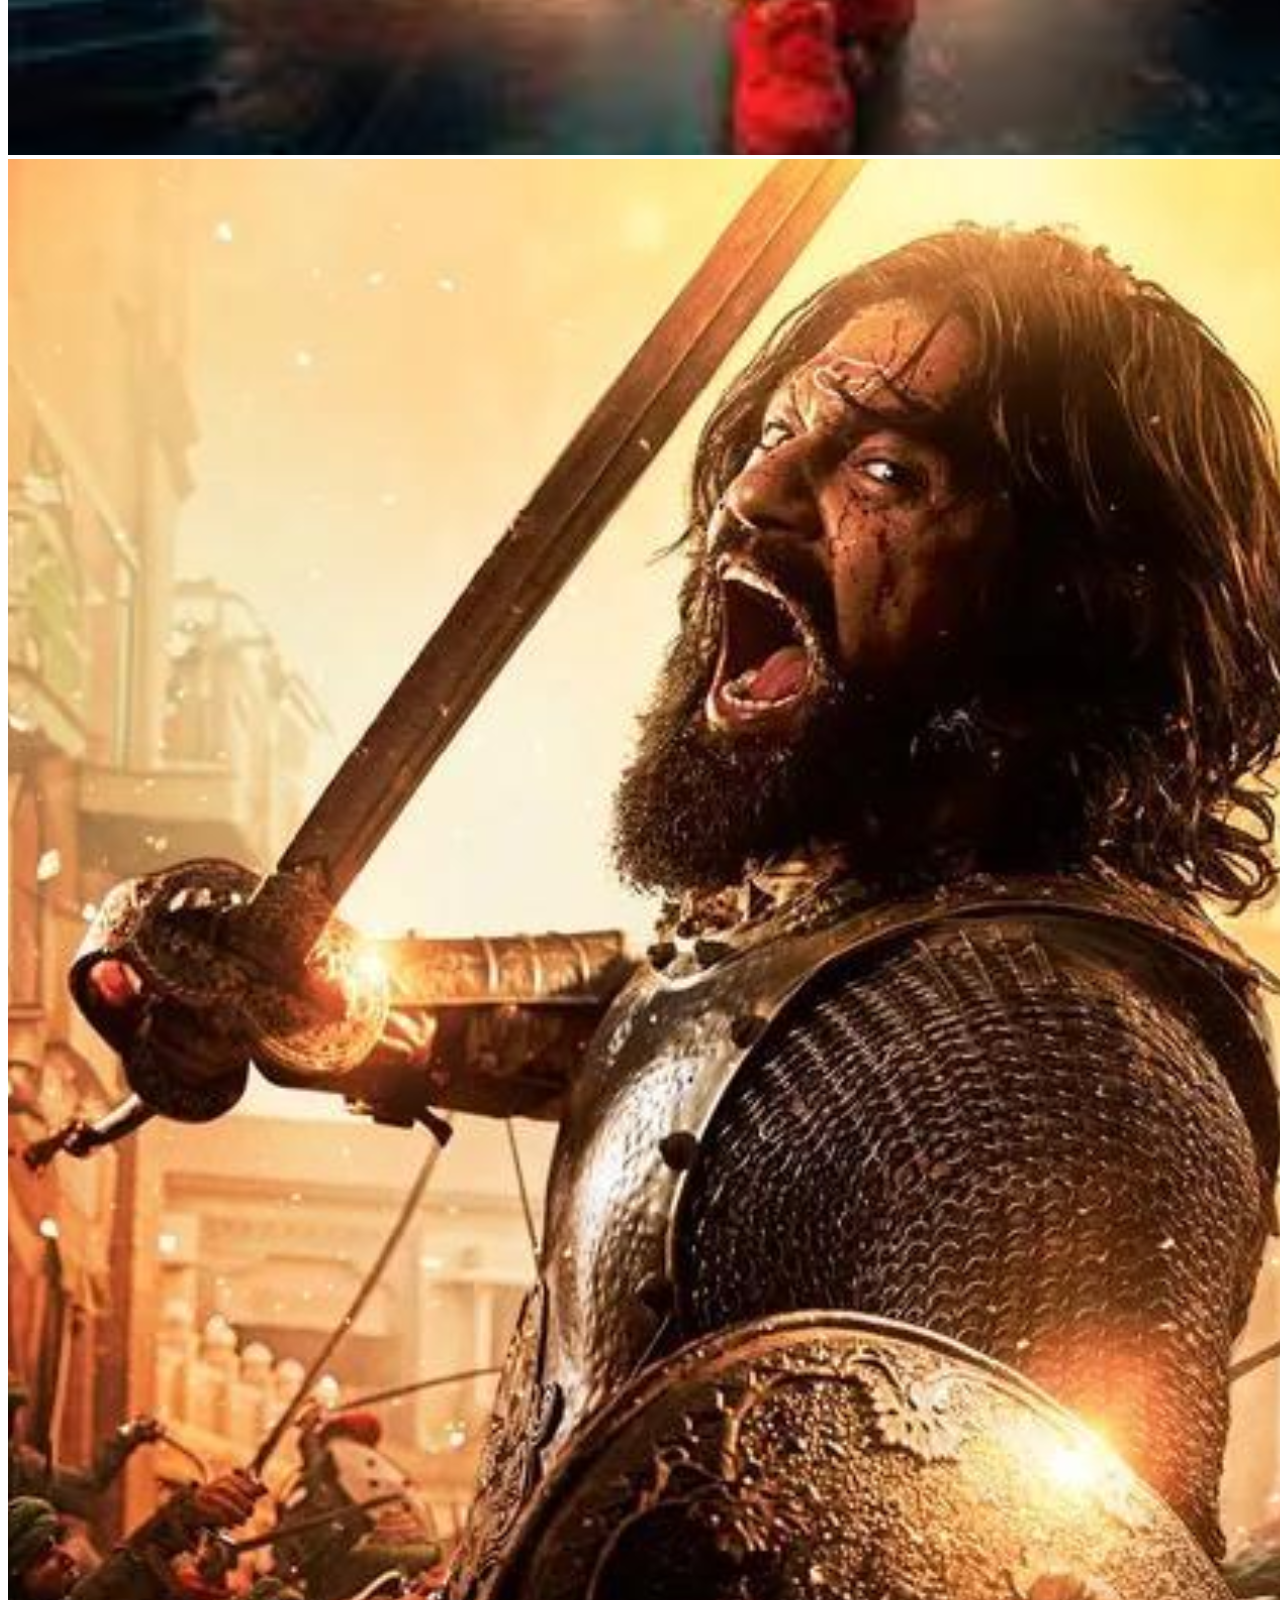
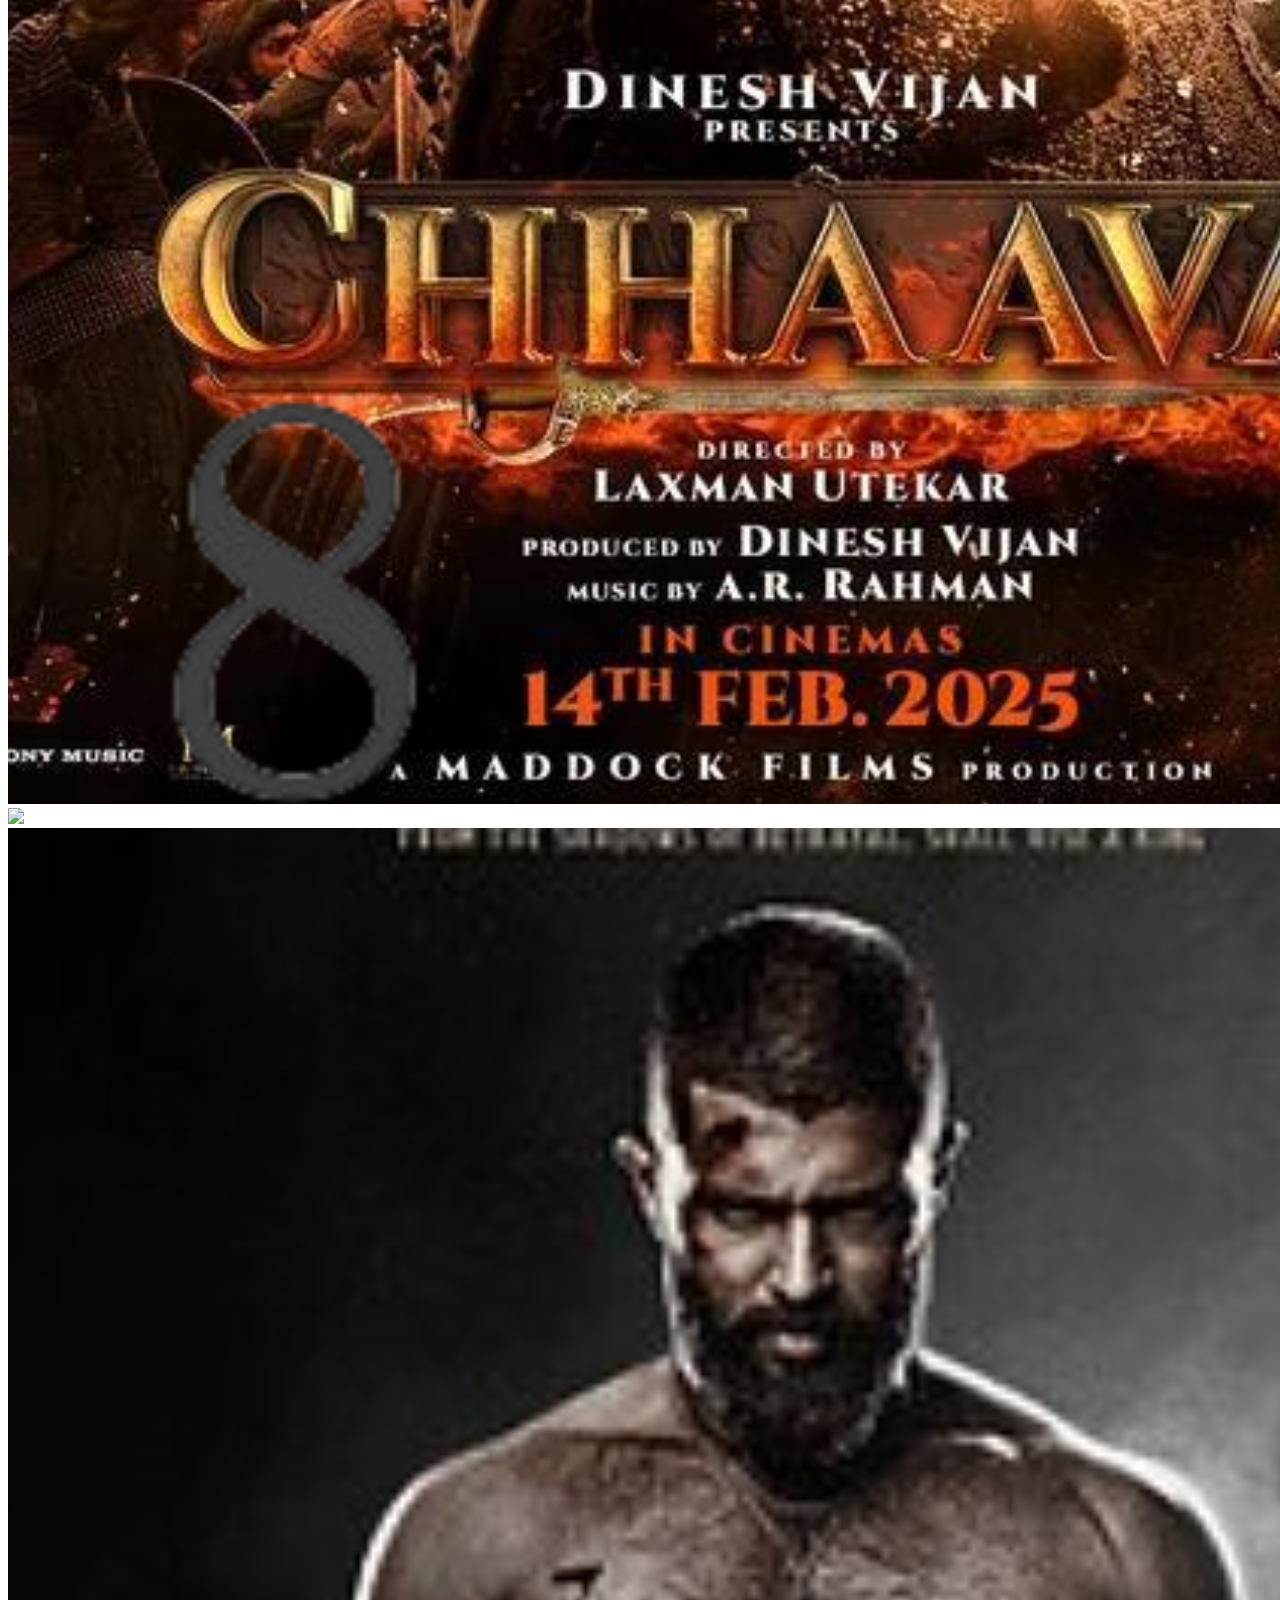
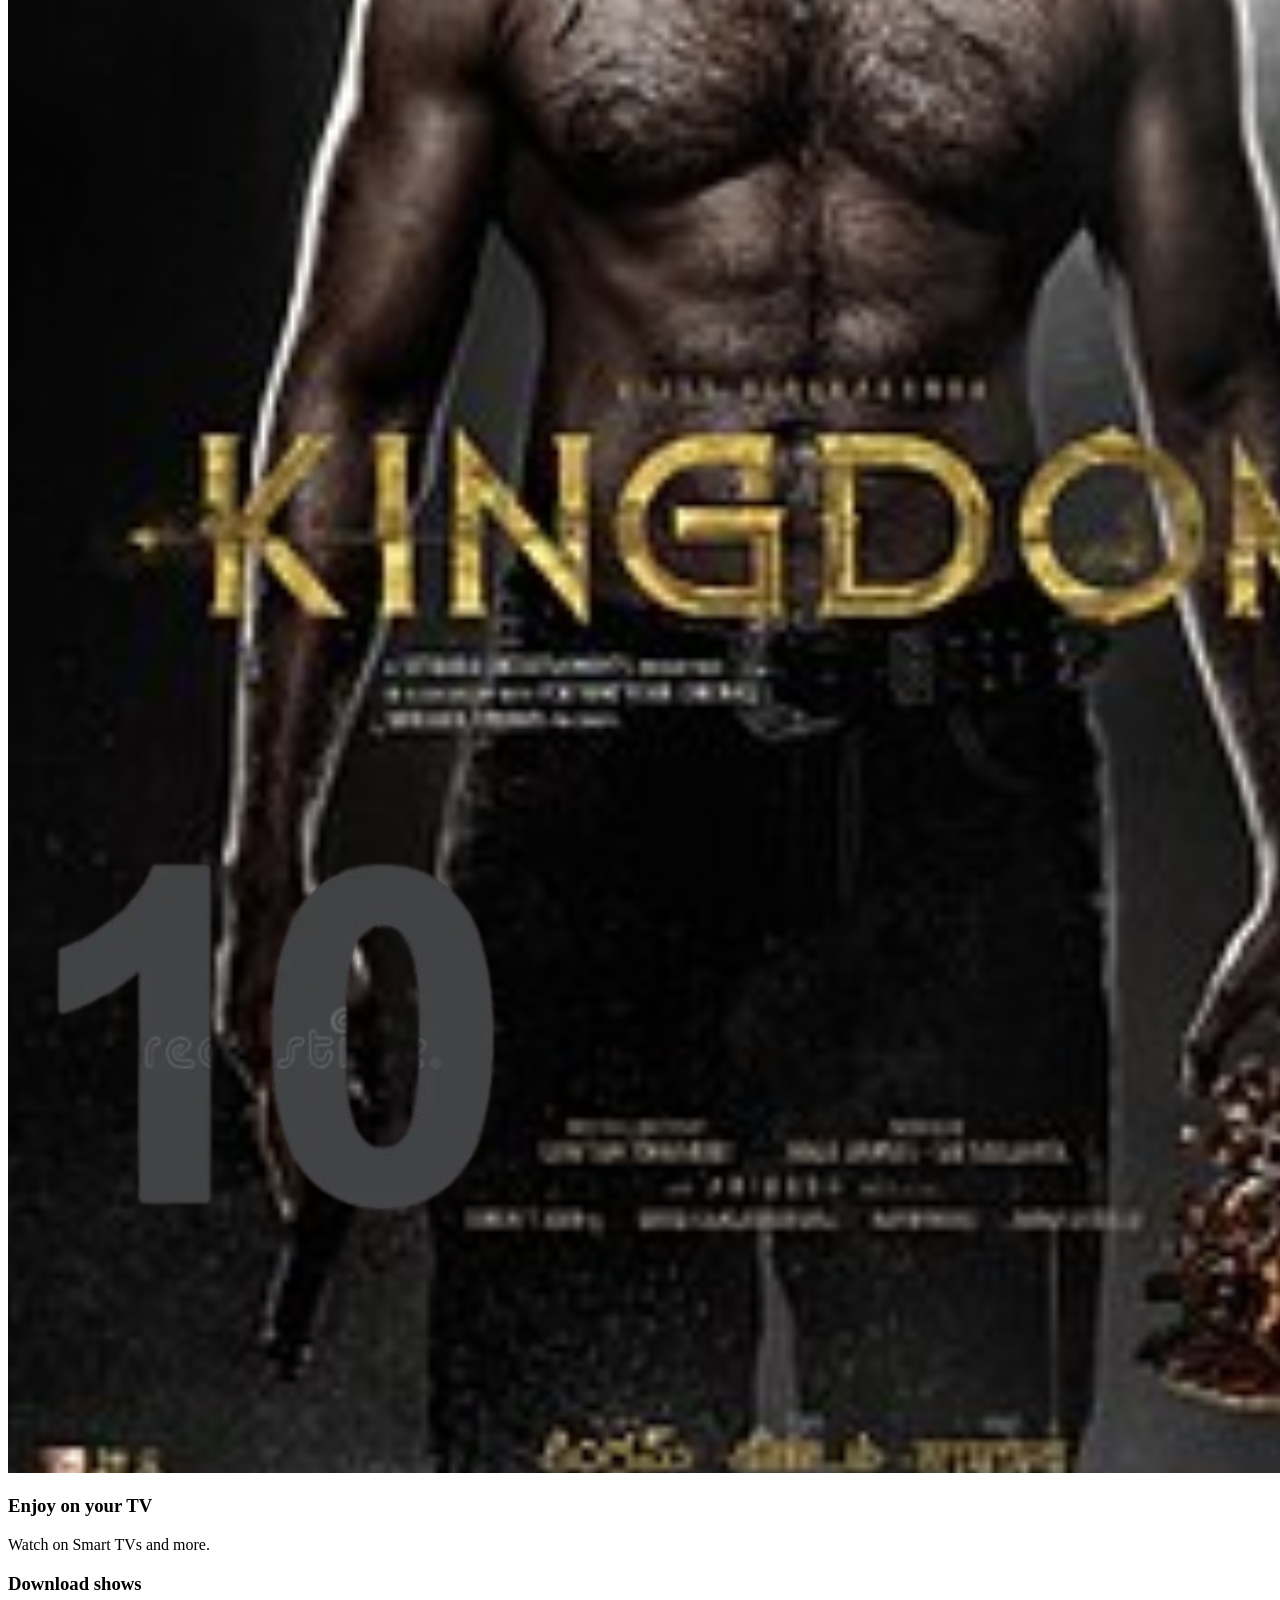
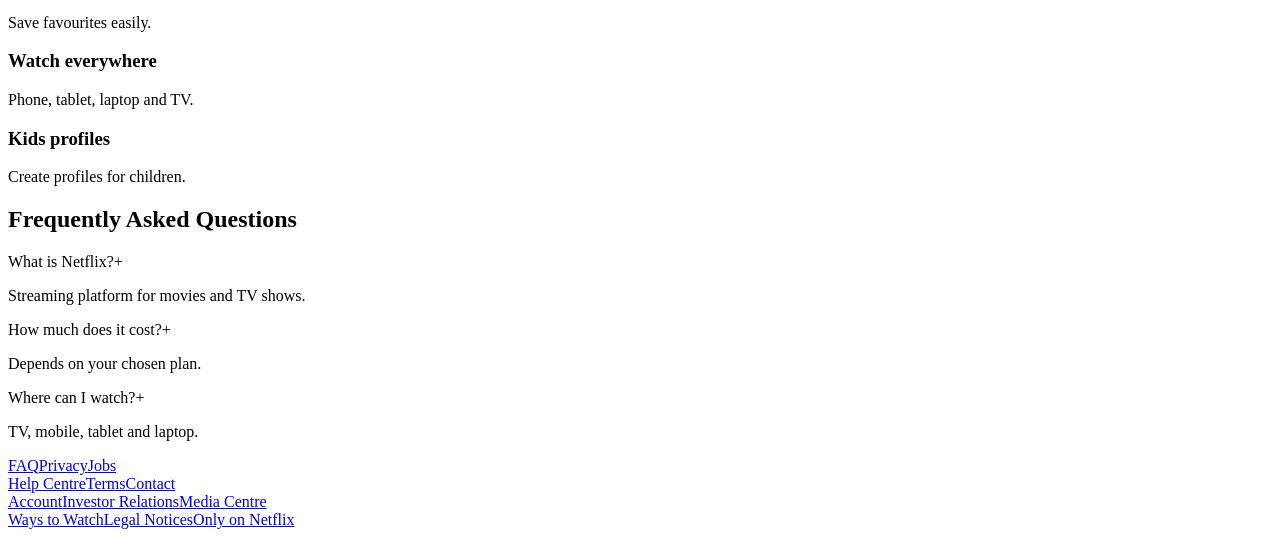
==== commit 8f9a32a2: "Update index.html" ====
--- a/index.html
+++ b/index.html
@@ -1,60 +1,67 @@
+
 <!DOCTYPE html>
 <html lang="en">
 <head>
 <meta charset="UTF-8">
 <meta name="viewport" content="width=device-width, initial-scale=1.0">
-<title>UI For Movies</title>
+<title>UI For Movies Premium</title>
 <link rel="preconnect" href="https://fonts.googleapis.com">
-<link href="https://fonts.googleapis.com/css2?family=Poppins:wght@300;400;600;700;800&display=swap" rel="stylesheet">
-<link rel="stylesheet" href="style.css">
+<link href="https://fonts.googleapis.com/css2?family=Poppins:wght@300;400;500;600;700;800&display=swap" rel="stylesheet">
+<link rel="stylesheet" href="premium-style.css">
 </head>
 <body>
-<header class="hero">
-<nav>
+
+<nav id="navbar">
 <img src="nl.png" class="logo">
+<div>
+<button class="lang">English</button>
 <button class="signin">Sign In</button>
+</div>
 </nav>
 
+<header class="hero">
+<div class="overlay"></div>
 <div class="hero-content">
-<h1>Unlimited Movies, TV Shows & More</h1>
-<p>Watch anywhere. Cancel anytime.</p>
-<div class="cta">
-<input type="email" placeholder="Enter your email">
-<button>Get Started</button>
+<h1>Unlimited movies, TV shows and more</h1>
+<p>Starts at ₹149. Cancel anytime.</p>
+<div class="email-box">
+<input type="email" placeholder="Email address">
+<button>Get Started ></button>
 </div>
 </div>
 </header>
 
 <section class="section">
 <h2>Trending Now</h2>
-<div class="movies-grid">
-<img src="puspha.png">
-<img src="dakku.png">
-<img src="squidgame.png">
-<img src="lucky bhaskar.png">
-<img src="venom.png">
-<img src="game changer.png">
-<img src="dragon.png">
-<img src="CHAVVA.png">
-<img src="leo.png">
-<img src="kingdom.png">
+<div class="carousel">
+<div class="track">
+<img src="puspha.png"><img src="dakku.png"><img src="squidgame.png"><img src="lucky bhaskar.png"><img src="venom.png"><img src="game changer.png"><img src="dragon.png"><img src="CHAVVA.png"><img src="leo.png"><img src="kingdom.png">
+</div>
 </div>
 </section>
 
-<section class="features">
-<div class="card"><h3>Watch Everywhere</h3><p>Phone, TV, laptop and tablet.</p></div>
-<div class="card"><h3>Download Shows</h3><p>Save content for offline viewing.</p></div>
-<div class="card"><h3>Kids Profiles</h3><p>Dedicated experience for children.</p></div>
-<div class="card"><h3>4K Streaming</h3><p>Enjoy stunning picture quality.</p></div>
+<section class="section cards">
+<div class="card"><h3>Enjoy on your TV</h3><p>Watch on Smart TVs and more.</p></div>
+<div class="card"><h3>Download shows</h3><p>Save favourites easily.</p></div>
+<div class="card"><h3>Watch everywhere</h3><p>Phone, tablet, laptop and TV.</p></div>
+<div class="card"><h3>Kids profiles</h3><p>Create profiles for children.</p></div>
 </section>
 
-<section class="faq">
+<section class="section faq">
 <h2>Frequently Asked Questions</h2>
-<div class="faq-item"><button>What is Netflix?</button><div class="ans">Streaming platform for movies and shows.</div></div>
-<div class="faq-item"><button>How much does it cost?</button><div class="ans">Different plans are available.</div></div>
-<div class="faq-item"><button>Where can I watch?</button><div class="ans">Any supported device with internet.</div></div>
+<div class="faq-item"><div class="q">What is Netflix?<span>+</span></div><div class="answer"><p>Streaming platform for movies and TV shows.</p></div></div>
+<div class="faq-item"><div class="q">How much does it cost?<span>+</span></div><div class="answer"><p>Depends on your chosen plan.</p></div></div>
+<div class="faq-item"><div class="q">Where can I watch?<span>+</span></div><div class="answer"><p>TV, mobile, tablet and laptop.</p></div></div>
 </section>
 
-<script src="script.js"></script>
+<footer>
+<div class="footer-grid">
+<div><a href="#">FAQ</a><a href="#">Privacy</a><a href="#">Jobs</a></div>
+<div><a href="#">Help Centre</a><a href="#">Terms</a><a href="#">Contact</a></div>
+<div><a href="#">Account</a><a href="#">Investor Relations</a><a href="#">Media Centre</a></div>
+<div><a href="#">Ways to Watch</a><a href="#">Legal Notices</a><a href="#">Only on Netflix</a></div>
+</div>
+</footer>
+<script src="premium-script.js"></script>
 </body>
 </html>
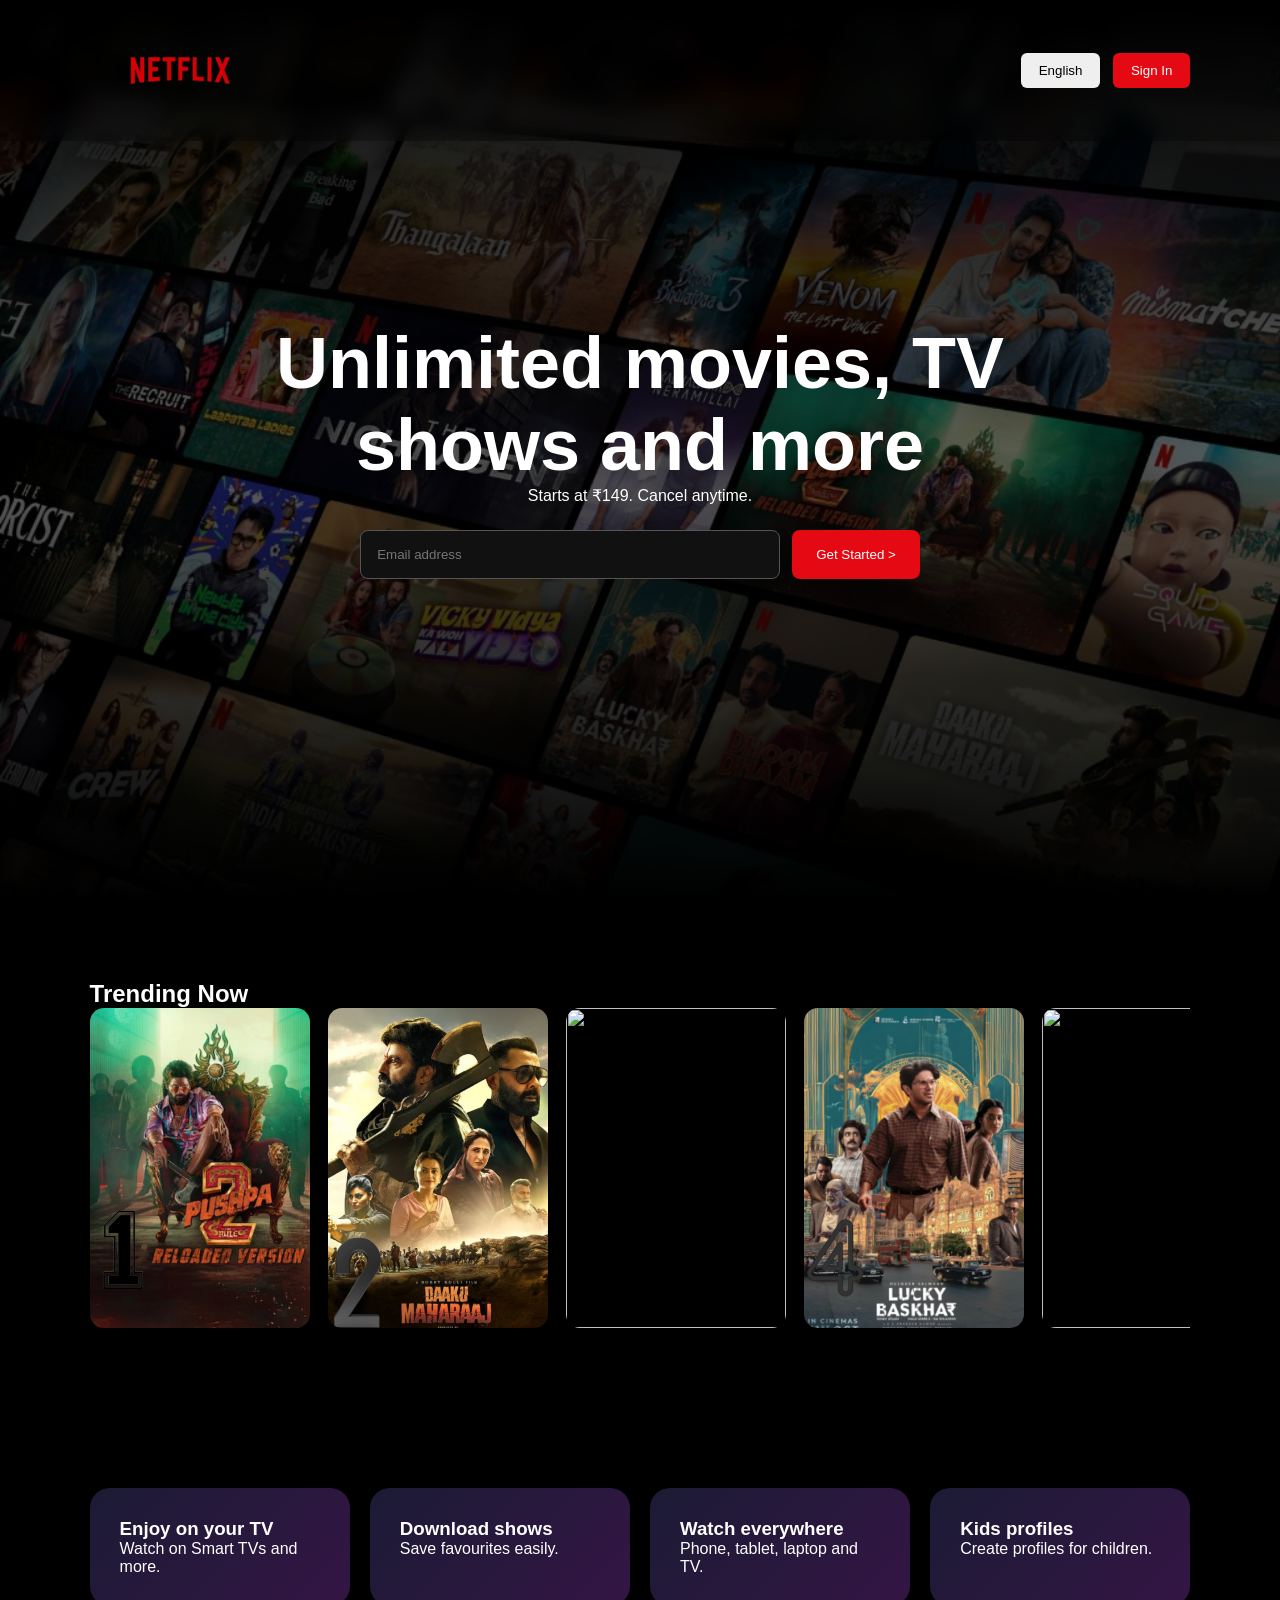
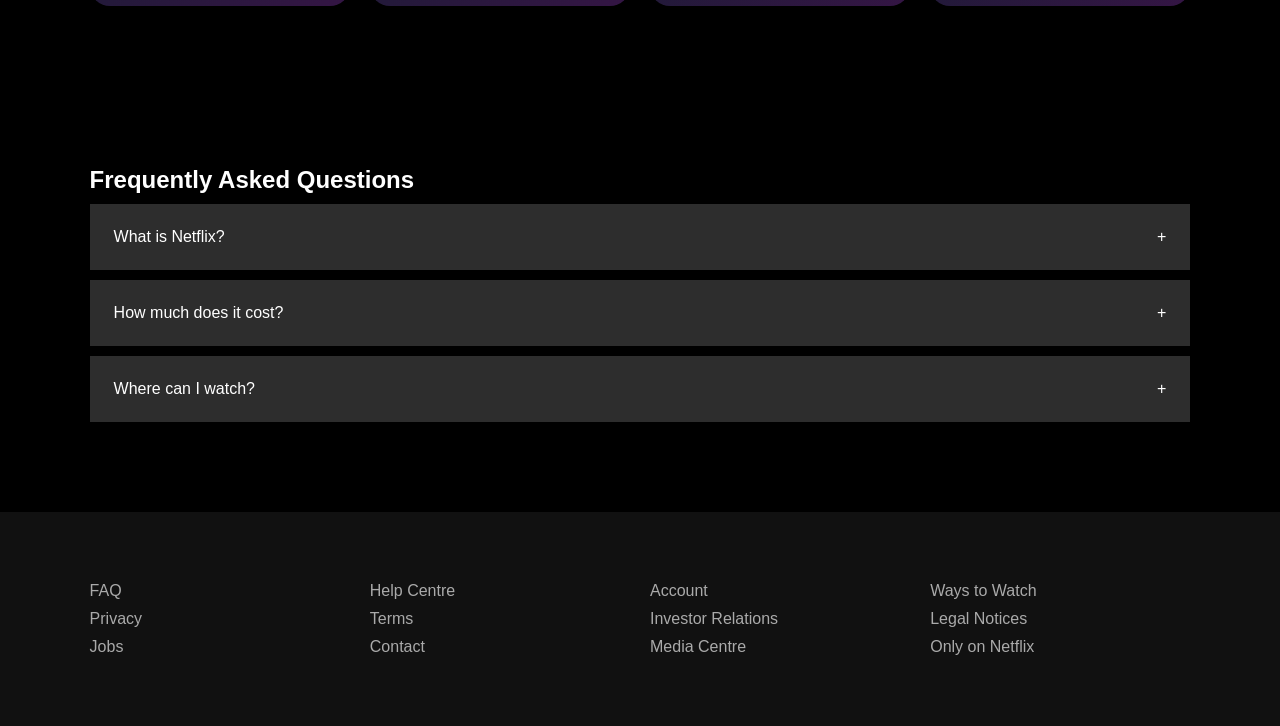
==== commit 0142059c: "Update index.html" ====
--- a/index.html
+++ b/index.html
@@ -7,7 +7,7 @@
 <title>UI For Movies Premium</title>
 <link rel="preconnect" href="https://fonts.googleapis.com">
 <link href="https://fonts.googleapis.com/css2?family=Poppins:wght@300;400;500;600;700;800&display=swap" rel="stylesheet">
-<link rel="stylesheet" href="premium-style.css">
+<link rel="stylesheet" href="style.css">
 </head>
 <body>
 
--- a/style.css
+++ b/style.css
@@ -0,0 +1,238 @@
+
+*{
+    margin:0;
+    padding:0;
+    box-sizing:border-box
+}
+body{
+    font-family:Poppins,sans-serif;
+    background:#000;
+    color:#fff;
+    overflow-x:hidden
+}
+#navbar{
+    position:fixed;
+    top:0;
+    width:100%;
+    display:flex;
+    justify-content:space-between;
+    align-items:center;
+    padding:20px 7%;
+    z-index:100;
+    background:rgba(0,0,0,.2);
+    backdrop-filter:blur(10px)
+}
+.logo{
+    width:180px
+}
+.signin,.lang{
+    border:none;
+    padding:10px 18px;
+    border-radius:6px;
+    margin-left:8px}
+.signin{
+    background:#e50914;
+    color:#fff
+}
+.hero{
+    height:100vh;
+    background:url('NBG.jpg') center/cover;
+    position:relative
+}
+.overlay{
+    position:absolute;
+    inset:0;
+    background:linear-gradient(to top,#000,rgba(0,0,0,.5),#000)
+}
+.hero-content{
+    position:relative;
+    z-index:2;
+    height:100%;
+    display:flex;
+    flex-direction:column;
+    justify-content:center;
+    align-items:center;
+    text-align:center;
+    padding:20px
+}
+.hero-content h1{
+    font-size:4.5rem;
+    max-width:900px
+}
+.email-box{
+    display:flex;
+    gap:12px;
+    flex-wrap:wrap;
+    margin-top:25px;
+    justify-content:center
+}
+.email-box input{
+    padding:16px;
+    width:420px;
+    max-width:90vw;
+    background:#111;
+    border:1px solid #555;
+    color:#fff;
+    border-radius:8px}
+.email-box button{
+    padding:16px 24px;
+    background:#e50914;
+    color:#fff;
+    border:none;
+    border-radius:8px}
+.section{
+    padding:80px 7%
+}
+.carousel{
+    overflow:hidden
+}
+.track{
+    display:flex;
+    gap:18px;
+    overflow-x:auto;
+    scrollbar-width:none
+}
+.track img{
+    width:220px;
+    height:320px;
+    object-fit:cover;
+    border-radius:14px;
+    transition:.35s
+}
+.track img:hover{
+    transform:scale(1.08);
+    box-shadow:0 0 30px rgba(229,9,20,.5)
+}
+.cards{
+    display:grid;
+    grid-template-columns:repeat(auto-fit,minmax(240px,1fr));
+    gap:20px
+}
+.card{
+    background:linear-gradient(135deg,#1b1b35,#341544);
+    padding:30px;
+    border-radius:20px;
+    backdrop-filter:blur(10px)
+}
+.faq-item{
+    margin:10px 0
+}
+.q{
+    background:#2d2d2d;
+    padding:24px;
+    display:flex;
+    justify-content:space-between;
+    cursor:pointer
+}
+.answer{
+    max-height:0;
+    overflow:hidden;
+    background:#3a3a3a;
+    transition:.4s;
+    padding:0 24px
+}
+.faq-item.active .answer{
+    max-height:200px;
+    padding:24px
+}
+.faq-item.active span{
+    transform:rotate(45deg);
+    display:inline-block
+}
+footer{
+    padding:60px 7%;
+    background:#111
+}
+.footer-grid{
+    display:grid;
+    grid-template-columns:repeat(auto-fit,minmax(180px,1fr));
+    gap:20px
+}
+.footer-grid a{
+    display:block;
+    color:#aaa;
+    text-decoration:none;
+    margin:10px 0
+}
+.footer-grid a:hover{
+    color:#fff
+}
+.reveal{
+    opacity:0;
+    transform:translateY(40px);
+    transition:.8s
+}
+.reveal.show{
+    opacity:1;
+    transform:none
+}
+@media(max-width:768px){
+.hero-content h1{
+    font-size:2.4rem
+}
+.logo{
+    width:130px
+}
+}
+.hidden{
+    opacity:0;
+    transform:translateY(60px);
+    transition:all .8s ease;
+}
+
+.show{
+    opacity:1;
+    transform:translateY(0);
+}
+
+.cursor-glow{
+    position:fixed;
+    width:25px;
+    height:25px;
+    border-radius:50%;
+    background:red;
+    pointer-events:none;
+    filter:blur(15px);
+    z-index:9999;
+    transform:translate(-50%,-50%);
+}
+
+.particle{
+    position:fixed;
+    width:5px;
+    height:5px;
+    background:red;
+    border-radius:50%;
+    bottom:-20px;
+    animation:floatUp linear infinite;
+    pointer-events:none;
+}
+
+@keyframes floatUp{
+    from{
+        transform:translateY(0);
+    }
+    to{
+        transform:translateY(-120vh);
+    }
+}
+
+button{
+    overflow:hidden;
+    position:relative;
+}
+
+.ripple{
+    position:absolute;
+    border-radius:50%;
+    background:rgba(255,255,255,.4);
+    transform:scale(0);
+    animation:ripple .6s linear;
+}
+
+@keyframes ripple{
+    to{
+        transform:scale(4);
+        opacity:0;
+    }
+}
